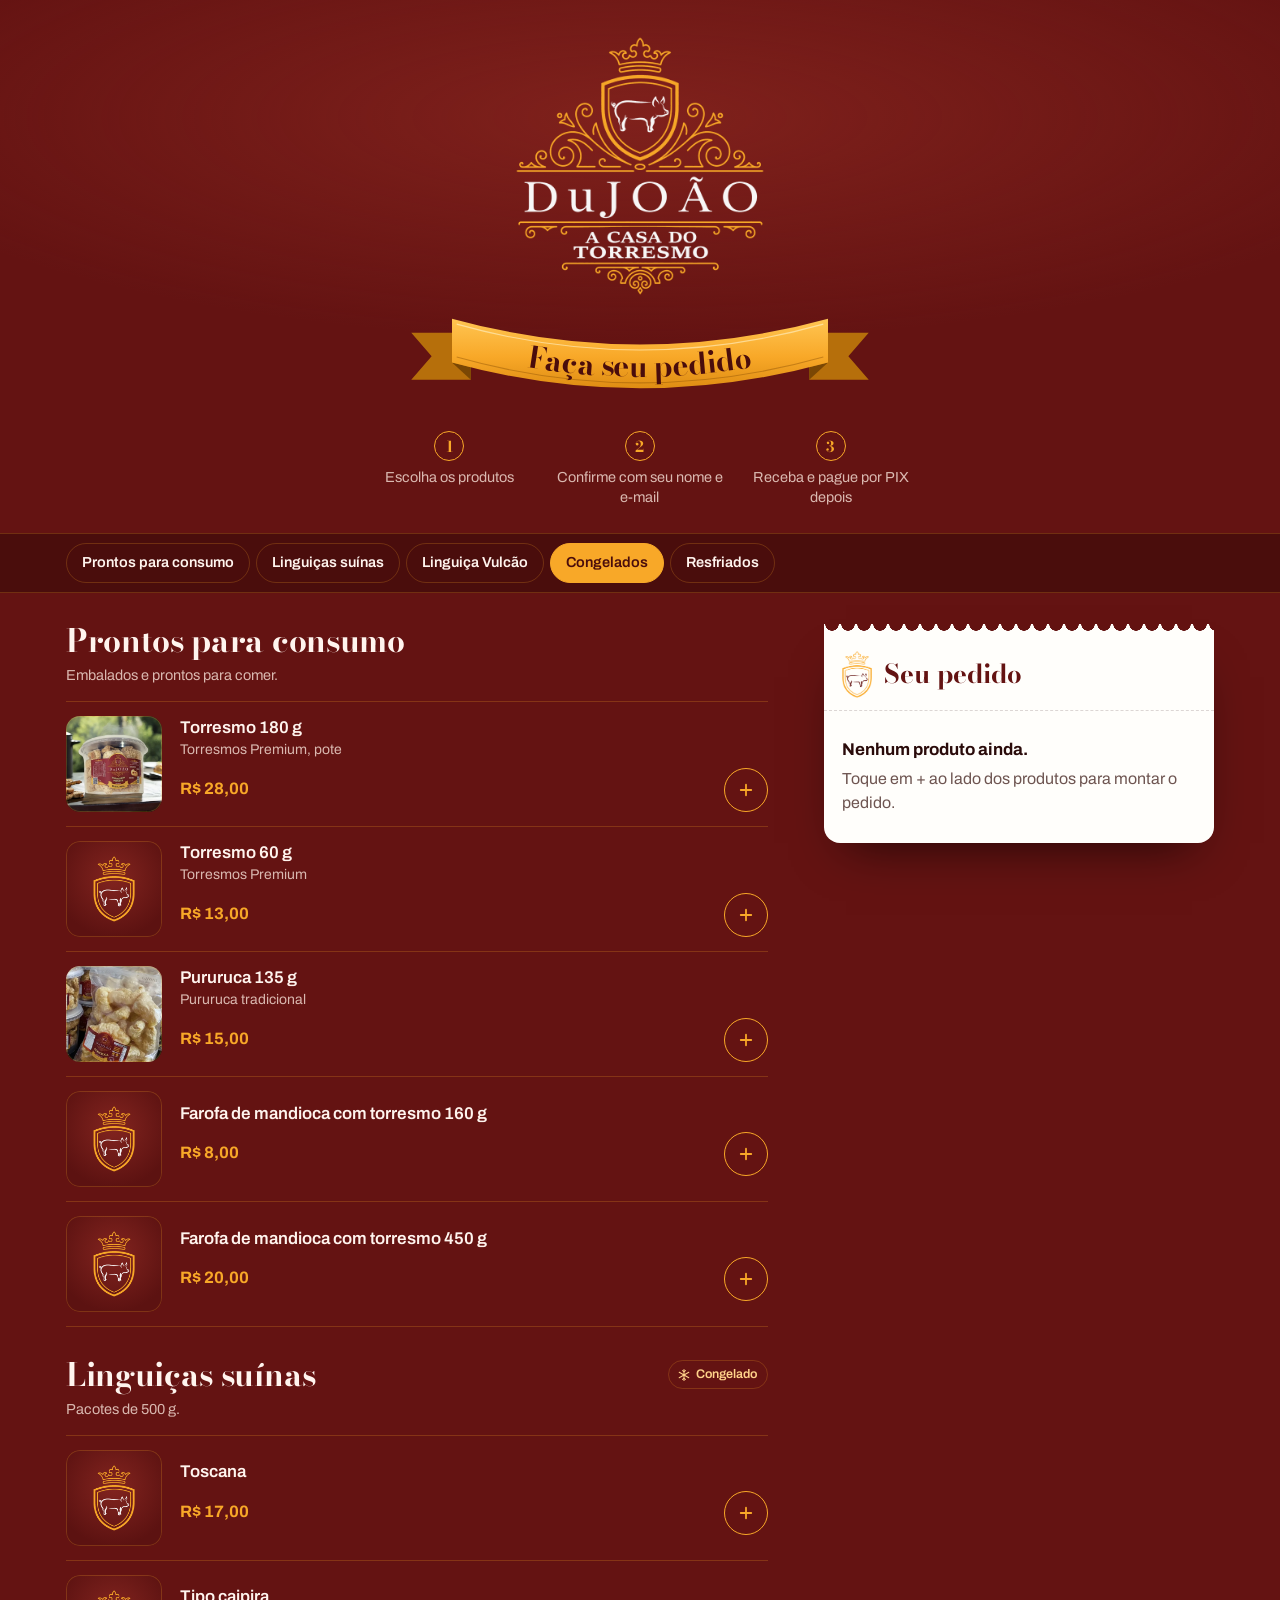
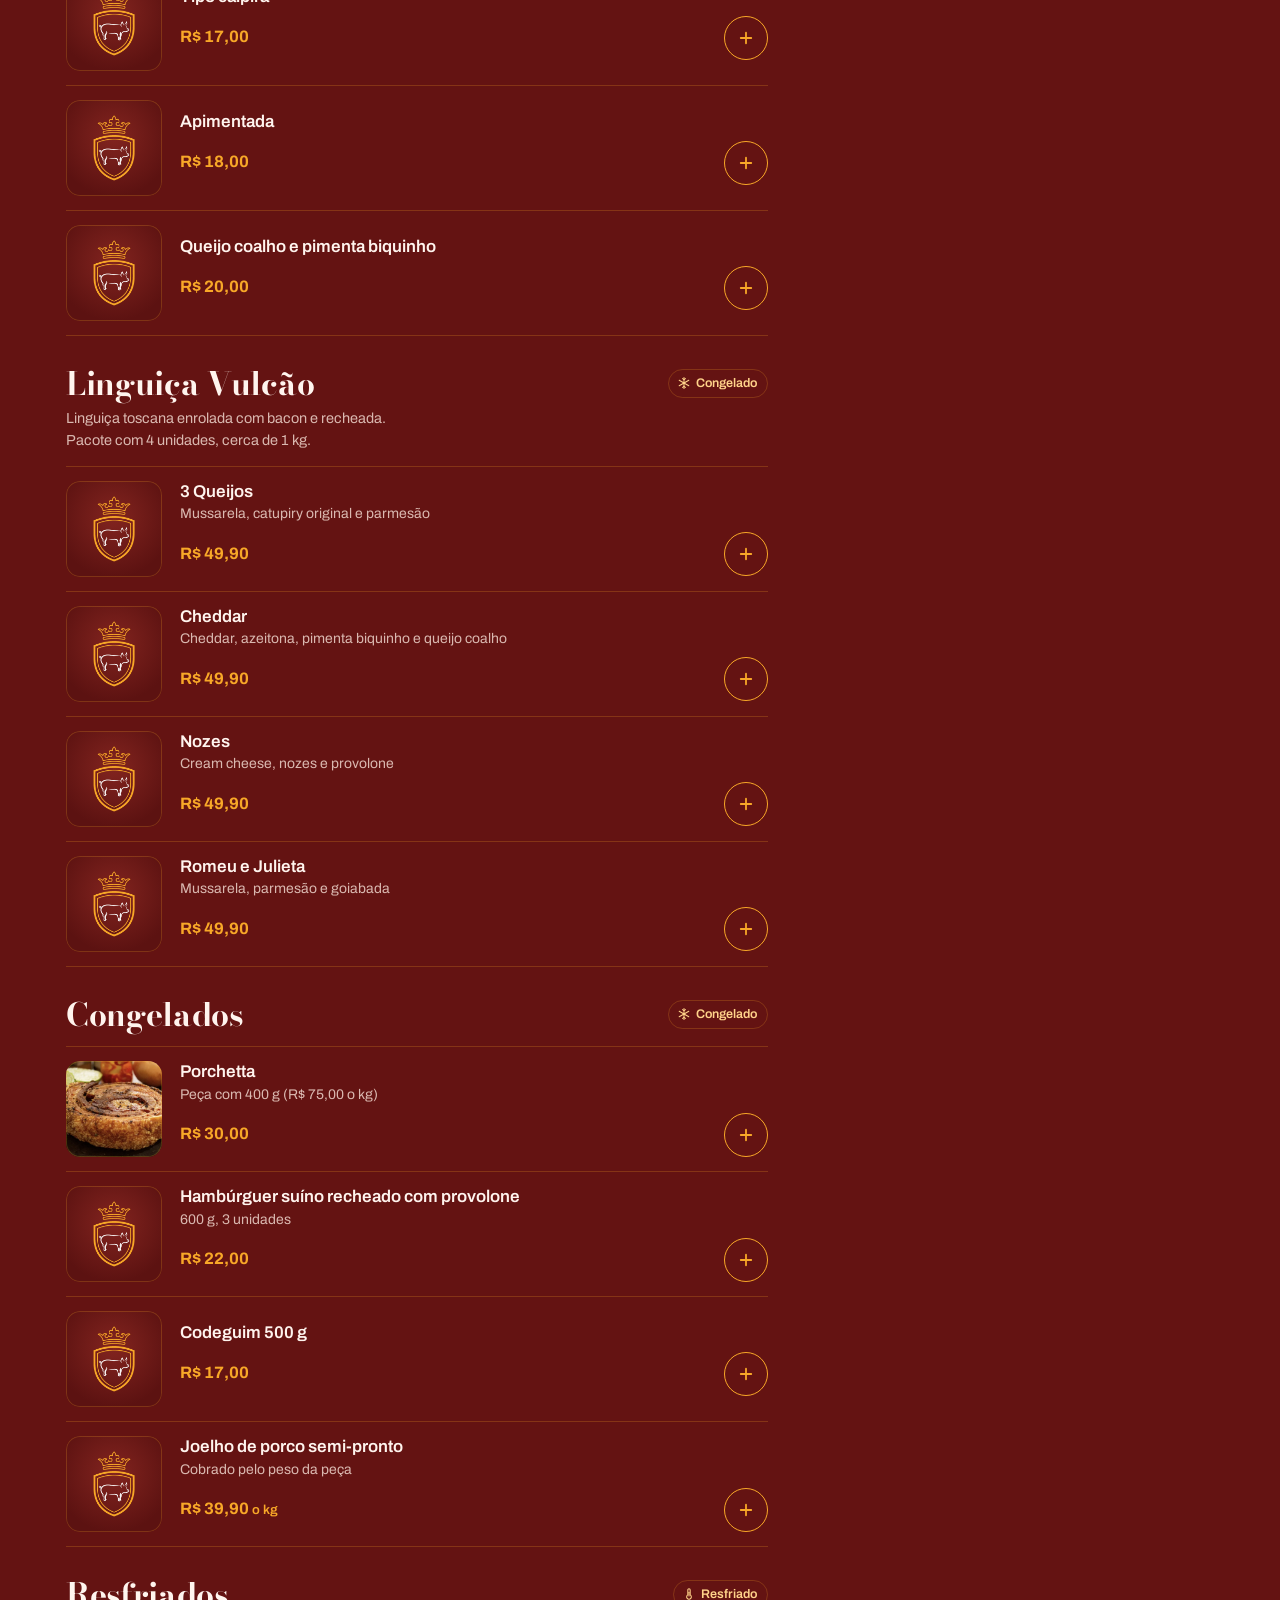
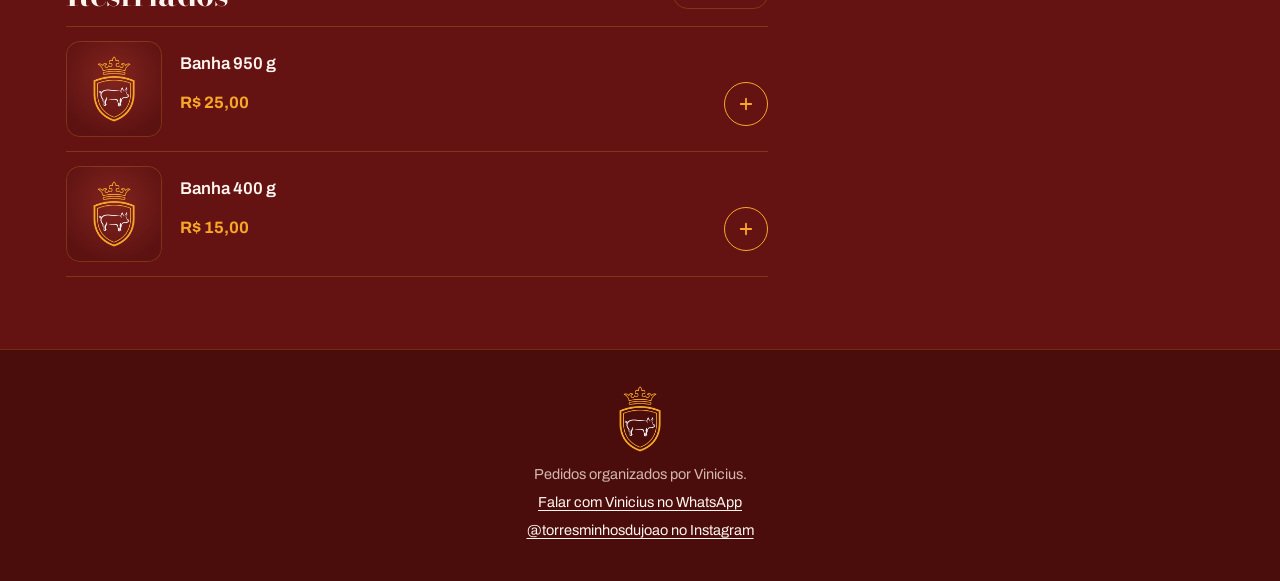
==== index.html @ be4edd57 "Site de pedidos, painel de tickets e script da planilha - Página de pedidos com catálogo, seletor de" ====
<!doctype html>
<html lang="pt-BR">
<head>
  <meta charset="utf-8">
  <meta name="viewport" content="width=device-width, initial-scale=1, viewport-fit=cover">
  <title>Pedidos DuJOÃO</title>
  <meta name="description" content="Monte seu pedido de torresmo, pururuca, linguiças e congelados DuJOÃO. Confirme e receba o resumo por e-mail.">
  <meta name="theme-color" content="#641312">
  <meta name="color-scheme" content="light">
  <meta property="og:type" content="website">
  <meta property="og:title" content="Pedidos DuJOÃO, A Casa do Torresmo">
  <meta property="og:description" content="Escolha os produtos, confirme e receba o resumo do pedido por e-mail.">
  <meta property="og:url" content="https://vbonatto11.github.io/pedidos-dujoao/">
  <meta property="og:image" content="https://vbonatto11.github.io/pedidos-dujoao/assets/img/og.jpg">
  <meta property="og:image:width" content="1200">
  <meta property="og:image:height" content="630">
  <meta name="twitter:card" content="summary_large_image">
  <link rel="icon" type="image/png" href="assets/img/favicon.png">
  <link rel="apple-touch-icon" href="assets/img/apple-touch-icon.png">
  <link rel="preload" href="assets/fonts/bodoni-moda.woff2" as="font" type="font/woff2" crossorigin>
  <link rel="preload" href="assets/fonts/archivo.woff2" as="font" type="font/woff2" crossorigin>
  <link rel="stylesheet" href="assets/estilo.css">
  <script src="config.js" defer></script>
  <script src="assets/catalogo.js" defer></script>
  <script src="assets/loja.js" defer></script>
</head>
<body class="loja">
  <svg width="0" height="0" style="position:absolute" aria-hidden="true" focusable="false">
    <symbol id="i-mais" viewBox="0 0 24 24"><path d="M12 5v14M5 12h14" fill="none" stroke="currentColor" stroke-width="2.4" stroke-linecap="round"/></symbol>
    <symbol id="i-menos" viewBox="0 0 24 24"><path d="M5 12h14" fill="none" stroke="currentColor" stroke-width="2.4" stroke-linecap="round"/></symbol>
    <symbol id="i-fechar" viewBox="0 0 24 24"><path d="M6 6l12 12M18 6 6 18" fill="none" stroke="currentColor" stroke-width="2.2" stroke-linecap="round"/></symbol>
    <symbol id="i-neve" viewBox="0 0 24 24"><g fill="none" stroke="currentColor" stroke-width="1.8" stroke-linecap="round" stroke-linejoin="round"><path d="M12 2.5v19M3.8 7.25l16.4 9.5M20.2 7.25 3.8 16.75"/><path d="M9.6 4.4 12 6.3l2.4-1.9M9.6 19.6 12 17.7l2.4 1.9"/></g></symbol>
    <symbol id="i-termometro" viewBox="0 0 24 24"><g fill="none" stroke="currentColor" stroke-width="1.8" stroke-linecap="round"><path d="M10 13.5V5a2 2 0 1 1 4 0v8.5a4 4 0 1 1-4 0Z"/><path d="M12 9v6.5"/></g></symbol>
    <symbol id="i-copiar" viewBox="0 0 24 24"><g fill="none" stroke="currentColor" stroke-width="1.9" stroke-linejoin="round"><rect x="8.5" y="8.5" width="11" height="11" rx="2.2"/><path d="M15.5 8.5V6.2A1.7 1.7 0 0 0 13.8 4.5H6.2A1.7 1.7 0 0 0 4.5 6.2v7.6a1.7 1.7 0 0 0 1.7 1.7h2.3"/></g></symbol>
    <symbol id="i-conversa" viewBox="0 0 24 24"><path d="M12 3.5a8.5 8.5 0 0 0-7.4 12.7L3.5 20.5l4.4-1.1A8.5 8.5 0 1 0 12 3.5Z" fill="none" stroke="currentColor" stroke-width="1.9" stroke-linejoin="round"/></symbol>
  </svg>

  <a class="pular" href="#cardapio">Pular para os produtos</a>

  <header class="topo">
    <img class="topo__logo" src="assets/img/logo.png" alt="DuJOÃO, A Casa do Torresmo" width="616" height="640">
    <h1 class="fita">
      <span class="sr-only">Faça seu pedido</span>
      <svg viewBox="0 0 600 160" aria-hidden="true" focusable="false">
        <defs>
          <linearGradient id="fita-ouro" x1="0" y1="0" x2="0" y2="1">
            <stop offset="0" stop-color="#ffc552"/>
            <stop offset=".55" stop-color="#f8a828"/>
            <stop offset="1" stop-color="#df8d13"/>
          </linearGradient>
          <path id="fita-curva" d="M60,75 Q300,141 540,75"/>
        </defs>
        <path d="M84,52 L8,52 L34,82 L8,112 L84,112 Z" fill="#b66f0b"/>
        <path d="M516,52 L592,52 L566,82 L592,112 L516,112 Z" fill="#b66f0b"/>
        <path d="M60,90 L84,112 L84,96 Z" fill="#7a4704"/>
        <path d="M540,90 L516,112 L516,96 Z" fill="#7a4704"/>
        <path d="M60,34 Q300,100 540,34 L540,90 Q300,156 60,90 Z" fill="url(#fita-ouro)"/>
        <path d="M66,41 Q300,107 534,41" fill="none" stroke="#fff3cc" stroke-opacity=".6" stroke-width="1.4"/>
        <path d="M66,83 Q300,149 534,83" fill="none" stroke="#8f5305" stroke-opacity=".45" stroke-width="1.4"/>
        <text font-size="38" fill="#4a0d0c"><textPath href="#fita-curva" startOffset="50%" text-anchor="middle">Faça seu pedido</textPath></text>
      </svg>
    </h1>
    <ol class="passos">
      <li>Escolha os produtos</li>
      <li>Confirme com seu nome e e-mail</li>
      <li>Receba e pague por PIX depois</li>
    </ol>
    <p class="topo__aviso" id="aviso" role="status" hidden></p>
  </header>

  <nav class="categorias" aria-label="Categorias de produtos">
    <div class="categorias__trilho" id="chips"></div>
  </nav>

  <div class="pagina">
    <main class="cardapio" id="cardapio" tabindex="-1">
      <noscript><p class="secao">Para fazer o pedido, ative o JavaScript do navegador.</p></noscript>
    </main>

    <aside class="comanda" id="comanda" aria-labelledby="comanda-titulo">
      <div class="comanda__papel papel serrilha">
        <div class="comanda__cabeca">
          <img class="comanda__emblema" src="assets/img/emblema-papel.png" alt="" width="30" height="47">
          <h2 class="comanda__titulo" id="comanda-titulo" tabindex="-1">Seu pedido</h2>
          <button class="comanda__fechar" id="fechar" type="button" aria-label="Fechar e continuar escolhendo">
            <svg aria-hidden="true"><use href="#i-fechar"/></svg>
          </button>
        </div>

        <div class="comanda__rolagem" id="comanda-rolagem">
          <section id="etapa-pedido" aria-label="Revisão do pedido">
            <div class="comanda__vazio" id="vazio">
              <strong>Nenhum produto ainda.</strong>
              Toque em + ao lado dos produtos para montar o pedido.
            </div>

            <ul class="linhas" id="linhas"></ul>

            <div class="total" id="total" hidden>
              <span>Total</span>
              <div>
                <strong id="total-valor">R$ 0,00</strong>
                <p class="total__extra" id="total-extra" hidden>+ joelho de porco, pelo peso</p>
              </div>
            </div>

            <form class="form" id="form" novalidate hidden>
              <h3 class="form__titulo">Seus dados</h3>

              <div class="campo" id="campo-nome">
                <label for="nome">Seu nome</label>
                <input id="nome" name="nome" type="text" autocomplete="name" maxlength="80" required aria-describedby="erro-nome">
                <p class="campo__erro" id="erro-nome"></p>
              </div>

              <div class="campo" id="campo-email">
                <label for="email">Seu e-mail</label>
                <input id="email" name="email" type="email" inputmode="email" autocomplete="email" autocapitalize="off" spellcheck="false" maxlength="120" required aria-describedby="ajuda-email erro-email">
                <p class="campo__ajuda" id="ajuda-email">A confirmação do pedido chega neste e-mail.</p>
                <p class="campo__erro" id="erro-email"></p>
              </div>

              <div class="campo">
                <label for="whatsapp">WhatsApp <span class="opcional">(opcional)</span></label>
                <input id="whatsapp" name="whatsapp" type="tel" inputmode="tel" autocomplete="tel" maxlength="20" placeholder="(19) 99999-9999">
              </div>

              <div class="campo">
                <label for="obs">Observações <span class="opcional">(opcional)</span></label>
                <textarea id="obs" name="obs" rows="2" maxlength="500"></textarea>
              </div>

              <div class="isca" aria-hidden="true">
                <label for="site">Deixe em branco</label>
                <input id="site" name="site" type="text" tabindex="-1" autocomplete="off">
              </div>

              <div class="alerta" id="alerta" role="alert" hidden></div>

              <button class="btn btn--primario btn--largo" id="confirmar" type="submit" style="margin-top:18px">Confirmar pedido</button>
              <p class="comanda__pagamento" id="nota-pagamento">Pagamento por PIX depois que você receber os produtos.</p>
            </form>
          </section>

          <section class="sucesso" id="etapa-sucesso" aria-label="Pedido confirmado" hidden></section>
        </div>
      </div>
    </aside>
  </div>

  <footer class="rodape">
    <img src="assets/img/emblema.png" alt="" width="42" height="66" loading="lazy">
    <p id="rodape-responsavel">Pedidos organizados por Vinicius.</p>
    <p><a id="rodape-whatsapp" href="https://wa.me/5535998983305">Falar no WhatsApp</a></p>
    <p><a href="https://www.instagram.com/torresminhosdujoao/" rel="noopener">@torresminhosdujoao no Instagram</a></p>
  </footer>

  <div class="barra" id="barra">
    <button class="barra__botao" id="abrir" type="button" aria-controls="comanda" aria-expanded="false" tabindex="-1">
      <span>
        <span class="barra__qtd" id="barra-qtd">0 itens</span>
        <span class="barra__total" id="barra-total">R$ 0,00</span>
      </span>
      <span class="barra__acao">Revisar pedido</span>
    </button>
  </div>
  <div class="fundo" id="fundo" hidden></div>
  <div class="toast" id="toast" role="status" aria-live="polite"></div>
</body>
</html>
---- assets/estilo.css ----
/* ==========================================================================
   Pedidos DuJOÃO — estilos compartilhados (loja e painel)
   Cores tiradas do logo: vinho #641312, ouro #F8A828, branco.
   ========================================================================== */

@font-face {
  font-family: "Bodoni Moda";
  src: url("fonts/bodoni-moda.woff2") format("woff2");
  font-weight: 400 900;
  font-style: normal;
  font-display: swap;
}
@font-face {
  font-family: "Archivo";
  src: url("fonts/archivo.woff2") format("woff2");
  font-weight: 100 900;
  font-style: normal;
  font-display: swap;
}

:root {
  --vinho: #641312;
  --vinho-escuro: #4a0d0c;
  --vinho-claro: #7b201c;
  --vinho-linha: rgba(248, 168, 40, 0.22);
  --ouro: #f8a828;
  --ouro-escuro: #c47a10;
  --ouro-suave: #ffd38a;
  --texto: #fff4ee;
  --texto-2: rgba(255, 236, 226, 0.76);

  --papel: #fffefb;
  --papel-2: #f7f0eb;
  --tinta: #2a0b0a;
  --tinta-2: #6e5551;
  --tinta-linha: rgba(42, 11, 10, 0.16);
  --borda-campo: #d6c4be;

  --verde: #2b6a3c;
  --verde-suave: #e2f0e5;
  --ambar: #8a5200;
  --ambar-suave: #fff0d2;
  --erro: #b3261e;
  --erro-suave: #fdecea;

  --serif: "Bodoni Moda", "Bodoni 72", Didot, Georgia, serif;
  --sans: "Archivo", system-ui, -apple-system, "Segoe UI", Roboto, sans-serif;

  --altura-nav: 58px;
  color-scheme: light;
}

*, *::before, *::after { box-sizing: border-box; }
html { -webkit-text-size-adjust: 100%; scroll-behavior: smooth; }
body {
  margin: 0;
  background: var(--vinho);
  color: var(--texto);
  font: 400 16px/1.5 var(--sans);
  -webkit-font-smoothing: antialiased;
  -moz-osx-font-smoothing: grayscale;
}
img { max-width: 100%; display: block; }
button, input, textarea, select { font: inherit; color: inherit; }
button { cursor: pointer; -webkit-tap-highlight-color: transparent; }
a { color: inherit; }
h1, h2, h3, p { margin: 0; }
[hidden] { display: none !important; }

:focus-visible { outline: 3px solid var(--ouro); outline-offset: 2px; }
.papel :focus-visible { outline-color: var(--vinho); }

.sr-only {
  position: absolute !important; width: 1px; height: 1px; padding: 0; margin: -1px;
  overflow: hidden; clip: rect(0 0 0 0); white-space: nowrap; border: 0;
}
.pular {
  position: absolute; left: 12px; top: -60px; z-index: 100;
  background: var(--ouro); color: var(--vinho-escuro); font-weight: 700;
  padding: 10px 14px; border-radius: 10px; text-decoration: none;
}
.pular:focus { top: 12px; }

/* ---------- Topo (hero) ---------- */
.topo {
  text-align: center;
  padding: 28px 16px 26px;
  background:
    radial-gradient(90% 60% at 50% 22%, rgba(150, 44, 36, 0.55) 0%, rgba(100, 19, 18, 0) 70%),
    linear-gradient(var(--vinho), var(--vinho));
}
.topo__logo { width: min(54vw, 240px); height: auto; margin: 0 auto; }
.fita { width: min(100%, 470px); margin: -4px auto 0; }
.fita svg { display: block; width: 100%; height: auto; overflow: visible; }
.fita text { font-family: var(--serif); font-weight: 700; }

.passos {
  list-style: none;
  display: grid;
  grid-template-columns: repeat(3, minmax(0, 1fr));
  gap: 12px;
  max-width: 560px;
  margin: 14px auto 0;
  padding: 0;
  counter-reset: passo;
}
.passos li {
  counter-increment: passo;
  font-size: 13.5px;
  line-height: 1.35;
  color: var(--texto-2);
}
.passos li::before {
  content: counter(passo);
  display: grid; place-items: center;
  width: 30px; height: 30px; margin: 0 auto 7px;
  border-radius: 50%;
  border: 1.5px solid var(--ouro);
  color: var(--ouro);
  font: 700 15px/1 var(--serif);
}
.topo__aviso {
  max-width: 560px; margin: 18px auto 0;
  padding: 12px 14px;
  border: 1px solid var(--ouro);
  border-radius: 12px;
  color: var(--texto);
  font-size: 15px;
  background: rgba(0, 0, 0, 0.14);
}
.topo__aviso--fechado { background: var(--ouro); color: var(--vinho-escuro); font-weight: 600; border-color: var(--ouro); }

/* ---------- Navegação por categorias ---------- */
.categorias {
  position: sticky; top: 0; z-index: 20;
  background: var(--vinho-escuro);
  border-top: 1px solid var(--vinho-linha);
  border-bottom: 1px solid var(--vinho-linha);
}
.categorias__trilho {
  display: flex; gap: 6px;
  max-width: 1180px; margin: 0 auto;
  overflow-x: auto;
  padding: 9px 16px;
  scrollbar-width: none;
  scroll-padding-inline: 16px;
}
.categorias__trilho::-webkit-scrollbar { display: none; }
.chip {
  flex: none;
  display: inline-flex; align-items: center;
  min-height: 40px;
  padding: 0 15px;
  border: 1px solid var(--vinho-linha);
  border-radius: 999px;
  background: transparent;
  color: var(--texto);
  font-size: 14.5px; font-weight: 600;
  text-decoration: none;
  white-space: nowrap;
  transition: background-color .15s, color .15s, border-color .15s;
}
.chip:hover { border-color: var(--ouro); }
.chip[aria-current="true"] { background: var(--ouro); color: var(--vinho-escuro); border-color: var(--ouro); }

/* ---------- Layout ---------- */
.pagina { max-width: 1180px; margin: 0 auto; padding: 0 16px 128px; }
.cardapio:focus { outline: none; }

/* ---------- Seções e produtos ---------- */
.secao { padding-top: 30px; scroll-margin-top: calc(var(--altura-nav) + 4px); }
.secao__cabeca { display: flex; align-items: flex-start; justify-content: space-between; gap: 12px; }
.secao__titulo { font: 700 28px/1.1 var(--serif); letter-spacing: -0.01em; }
.secao__nota { margin-top: 7px; color: var(--texto-2); font-size: 14.5px; max-width: 46ch; }
.selo {
  flex: none;
  display: inline-flex; align-items: center; gap: 5px;
  margin-top: 3px;
  padding: 4px 10px 4px 8px;
  border: 1px solid var(--vinho-linha);
  border-radius: 999px;
  color: var(--ouro-suave);
  font-size: 12.5px; font-weight: 600;
}
.selo svg { width: 14px; height: 14px; }

.itens { list-style: none; margin: 14px 0 0; padding: 0; }
.item {
  display: grid;
  grid-template-columns: 80px minmax(0, 1fr);
  gap: 14px;
  align-items: center;
  padding: 14px 0;
  border-top: 1px solid var(--vinho-linha);
}
.item:last-child { border-bottom: 1px solid var(--vinho-linha); }
.item__foto {
  position: relative;
  width: 80px; height: 80px;
  border-radius: 14px;
  overflow: hidden;
  background: var(--vinho-claro);
}
.item__foto img { width: 100%; height: 100%; object-fit: cover; }
.item__foto::after {
  content: ""; position: absolute; inset: 0; border-radius: inherit;
  box-shadow: inset 0 0 0 1px var(--vinho-linha);
  transition: box-shadow .2s;
}
.item__foto--emblema {
  display: grid; place-items: center;
  background: radial-gradient(circle at 50% 38%, #82241f 0%, #5c1211 78%);
}
.item__foto--emblema img { width: 44%; height: auto; object-fit: contain; }
.item--no-pedido .item__foto::after { box-shadow: inset 0 0 0 2.5px var(--ouro); }

.item__nome { font-size: 17px; font-weight: 600; line-height: 1.25; }
.item__detalhe { margin-top: 3px; font-size: 14px; line-height: 1.35; color: var(--texto-2); }
.item__base { display: flex; align-items: center; justify-content: space-between; gap: 10px; margin-top: 8px; }
.item__preco { font-weight: 700; font-size: 16.5px; color: var(--ouro); font-variant-numeric: tabular-nums; white-space: nowrap; }
.item__preco small { font-size: 13px; font-weight: 600; }
.item--indisponivel .item__nome, .item--indisponivel .item__detalhe { opacity: .6; }
.item__esgotado { font-size: 13.5px; font-weight: 600; color: var(--ouro-suave); }

/* Seletor de quantidade */
.qtd {
  display: inline-flex; align-items: center;
  border-radius: 999px;
  transition: background-color .15s;
}
.qtd__btn {
  display: grid; place-items: center;
  width: 44px; height: 44px;
  border-radius: 50%;
  border: 1.5px solid var(--ouro);
  background: transparent;
  color: var(--ouro);
  padding: 0;
}
.qtd__btn svg { width: 18px; height: 18px; }
.qtd__btn:hover { background: rgba(248, 168, 40, 0.14); }
.qtd__btn[disabled] { opacity: .4; cursor: not-allowed; }
.qtd__valor {
  min-width: 30px;
  text-align: center;
  font-weight: 800; font-size: 17px;
  font-variant-numeric: tabular-nums;
}
.qtd[data-qtd="0"] .qtd__menos, .qtd[data-qtd="0"] .qtd__valor { display: none; }
.qtd:not([data-qtd="0"]) { background: var(--ouro); color: var(--vinho-escuro); }
.qtd:not([data-qtd="0"]) .qtd__btn { border-color: transparent; color: var(--vinho-escuro); }
.qtd:not([data-qtd="0"]) .qtd__btn:hover { background: rgba(74, 13, 12, 0.1); }

/* versão menor, dentro da comanda */
.qtd--mini .qtd__btn { width: 36px; height: 36px; }
.qtd--mini .qtd__btn svg { width: 15px; height: 15px; }
.qtd--mini .qtd__valor { min-width: 24px; font-size: 15px; }
.papel .qtd { background: var(--papel-2); color: var(--tinta); }
.papel .qtd .qtd__btn { border-color: transparent; color: var(--vinho); }
.papel .qtd .qtd__btn:hover { background: rgba(100, 19, 18, 0.08); }

/* ---------- Rodapé ---------- */
.rodape {
  text-align: center;
  padding: 36px 16px calc(132px + env(safe-area-inset-bottom));
  color: var(--texto-2);
  font-size: 14.5px;
  border-top: 1px solid var(--vinho-linha);
  background: var(--vinho-escuro);
}
.rodape img { width: 42px; height: auto; margin: 0 auto 12px; }
.rodape p + p { margin-top: 6px; }
.rodape a { color: var(--texto); text-underline-offset: 3px; }

/* ---------- Barra fixa (celular) ---------- */
.barra {
  position: fixed; left: 0; right: 0; bottom: 0; z-index: 30;
  padding: 10px 12px calc(10px + env(safe-area-inset-bottom));
  pointer-events: none;
  transform: translateY(120%);
  transition: transform .28s cubic-bezier(.2, .8, .2, 1);
}
.barra--visivel { transform: none; }
.barra__botao {
  pointer-events: auto;
  display: flex; align-items: center; justify-content: space-between; gap: 12px;
  width: 100%; max-width: 560px; margin: 0 auto;
  padding: 9px 9px 9px 18px;
  border: 0; border-radius: 18px;
  background: var(--ouro);
  color: var(--vinho-escuro);
  box-shadow: 0 14px 34px -10px rgba(0, 0, 0, 0.7);
  text-align: left;
}
.barra__qtd { display: block; font-size: 13.5px; font-weight: 600; line-height: 1.2; }
.barra__total { display: block; font-size: 21px; font-weight: 800; line-height: 1.15; font-variant-numeric: tabular-nums; }
.barra__acao {
  flex: none;
  padding: 13px 18px;
  border-radius: 13px;
  background: var(--vinho);
  color: var(--texto);
  font-weight: 700; font-size: 15.5px;
}

/* ---------- Papel (comanda, tickets) ---------- */
.papel { background: var(--papel); color: var(--tinta); }
.serrilha { position: relative; }
.serrilha::before {
  content: "";
  position: absolute; left: 0; right: 0; top: -9px; height: 10px;
  background: radial-gradient(circle at 8px 0, transparent 6.5px, var(--papel) 7px) 0 0 / 16px 10px repeat-x;
}

/* ---------- Comanda (revisão do pedido) ---------- */
.comanda__papel { display: flex; flex-direction: column; min-height: 0; max-height: inherit; }
.comanda__cabeca {
  display: flex; align-items: center; gap: 12px;
  padding: 18px 18px 12px;
  border-bottom: 1.5px dashed var(--tinta-linha);
}
.comanda__emblema { width: 30px; height: auto; flex: none; }
.comanda__titulo { font: 700 26px/1.1 var(--serif); color: var(--vinho); flex: 1; }
.comanda__fechar {
  display: grid; place-items: center;
  width: 44px; height: 44px; margin: -6px -8px -6px 0;
  border: 0; border-radius: 50%;
  background: transparent; color: var(--tinta);
}
.comanda__fechar:hover { background: var(--papel-2); }
.comanda__fechar svg { width: 22px; height: 22px; }
.comanda__rolagem { overflow-y: auto; overscroll-behavior: contain; padding: 4px 18px 20px; flex: 1; min-height: 0; }

.comanda__vazio { padding: 22px 0 8px; color: var(--tinta-2); }
.comanda__vazio strong { display: block; color: var(--tinta); font-size: 17px; margin-bottom: 4px; }

.linhas { list-style: none; margin: 0; padding: 0; }
.linha {
  display: grid;
  grid-template-columns: auto minmax(0, 1fr) auto;
  grid-template-areas: "nome nome nome" "qtd unit sub";
  align-items: center;
  gap: 6px 10px;
  padding: 12px 0;
  border-bottom: 1.5px dashed var(--tinta-linha);
}
.linha__nome { grid-area: nome; font-weight: 600; font-size: 15.5px; line-height: 1.3; }
.linha__unit { grid-area: unit; font-size: 13.5px; color: var(--tinta-2); font-variant-numeric: tabular-nums; }
.linha__sub { grid-area: sub; font-weight: 700; font-variant-numeric: tabular-nums; text-align: right; white-space: nowrap; }
.linha__sub--peso { font-weight: 600; font-size: 13.5px; color: var(--tinta-2); }
.linha .qtd { grid-area: qtd; }
.linha--fixa { grid-template-columns: minmax(0, 1fr) auto; grid-template-areas: "nome sub" "unit unit"; gap: 2px 12px; }
.linha--fixa .linha__sub { align-self: start; }

.total {
  display: flex; align-items: baseline; justify-content: space-between; gap: 12px;
  padding: 14px 0 4px;
}
.total span { font-weight: 600; }
.total strong { font: 800 26px/1 var(--sans); letter-spacing: -0.01em; color: var(--vinho); font-variant-numeric: tabular-nums; }
.total__extra { font-size: 13.5px; color: var(--tinta-2); text-align: right; }

.form { margin-top: 18px; padding-top: 16px; border-top: 1.5px dashed var(--tinta-linha); }
.form__titulo { font: 700 20px/1.2 var(--serif); color: var(--vinho); }
.campo { display: grid; gap: 6px; margin-top: 14px; }
.campo label { font-size: 14.5px; font-weight: 600; }
.campo .opcional { font-weight: 400; color: var(--tinta-2); }
.campo input, .campo textarea {
  width: 100%;
  padding: 12px 13px;
  border: 1.5px solid var(--borda-campo);
  border-radius: 11px;
  background: #fff;
  color: var(--tinta);
  font-size: 16px;
}
.campo textarea { resize: vertical; min-height: 64px; }
.campo input:focus, .campo textarea:focus {
  outline: none;
  border-color: var(--vinho);
  box-shadow: 0 0 0 3px rgba(100, 19, 18, 0.16);
}
.campo__ajuda { font-size: 13.5px; color: var(--tinta-2); }
.campo__erro { font-size: 13.5px; font-weight: 600; color: var(--erro); }
.campo__erro:empty { display: none; }
.campo--erro input, .campo--erro textarea { border-color: var(--erro); }
.isca { position: absolute; left: -9999px; width: 1px; height: 1px; overflow: hidden; }

.alerta {
  margin-top: 16px;
  padding: 12px 14px;
  border-radius: 11px;
  background: var(--erro-suave);
  color: #7c1a14;
  font-size: 14.5px; font-weight: 600;
}
.comanda__pagamento { margin-top: 12px; font-size: 13.5px; color: var(--tinta-2); text-align: center; }

/* ---------- Botões ---------- */
.btn {
  display: inline-flex; align-items: center; justify-content: center; gap: 9px;
  min-height: 52px;
  padding: 12px 20px;
  border: 0; border-radius: 13px;
  font-weight: 700; font-size: 16px; line-height: 1.2;
  text-decoration: none;
  transition: background-color .15s, opacity .15s;
}
.btn svg { width: 20px; height: 20px; flex: none; }
.btn--largo { width: 100%; }
.btn--primario { background: var(--vinho); color: #fff; }
.btn--primario:hover { background: #7a1a18; }
.btn--ouro { background: var(--ouro); color: var(--vinho-escuro); }
.btn--ouro:hover { background: #ffb43d; }
.btn--contorno { background: transparent; color: var(--vinho); box-shadow: inset 0 0 0 1.5px currentColor; }
.btn--contorno:hover { background: rgba(100, 19, 18, 0.06); }
.btn--texto { min-height: 44px; padding: 8px 10px; background: none; color: inherit; text-decoration: underline; text-underline-offset: 3px; font-weight: 600; }
.btn[disabled] { opacity: .55; cursor: not-allowed; }
.girando {
  width: 18px; height: 18px; flex: none;
  border-radius: 50%;
  border: 2.5px solid rgba(255, 255, 255, 0.35);
  border-top-color: #fff;
  animation: girar .8s linear infinite;
}
@keyframes girar { to { transform: rotate(360deg); } }

/* ---------- Confirmação ---------- */
.sucesso { padding-top: 8px; text-align: center; }
.sucesso .fita { width: min(100%, 360px); margin: 6px auto 0; }
.sucesso__numero { margin-top: 6px; font: 800 40px/1 var(--sans); letter-spacing: 0.02em; color: var(--vinho); font-variant-numeric: tabular-nums; }
.sucesso__numero small { display: block; margin-bottom: 4px; font: 600 14px/1.2 var(--sans); color: var(--tinta-2); }
.sucesso__msg { margin: 14px auto 0; max-width: 34ch; color: var(--tinta-2); }
.sucesso__msg strong { color: var(--tinta); word-break: break-word; }
.sucesso .linhas { margin-top: 16px; text-align: left; border-top: 1.5px dashed var(--tinta-linha); }
.sucesso .total { text-align: left; }
.pix {
  margin-top: 18px;
  padding: 14px;
  border: 1.5px dashed var(--ouro-escuro);
  border-radius: 13px;
  background: #fff8ea;
  text-align: left;
}
.pix__titulo { font-weight: 700; color: var(--vinho); }
.pix__chave { margin-top: 4px; font-size: 19px; font-weight: 800; font-variant-numeric: tabular-nums; }
.pix__nome, .pix__quando { font-size: 14px; color: var(--tinta-2); }
.pix .btn { margin-top: 10px; min-height: 44px; width: 100%; }
.sucesso__acoes { display: grid; gap: 10px; margin-top: 18px; }

.carimbo-entrada { animation: carimbar .42s cubic-bezier(.2, 1.4, .4, 1) both; }
@keyframes carimbar {
  from { opacity: 0; transform: scale(1.35) rotate(-4deg); }
  to { opacity: 1; transform: none; }
}

/* ---------- Aviso flutuante ---------- */
.toast {
  position: fixed; left: 50%; z-index: 90;
  bottom: calc(96px + env(safe-area-inset-bottom));
  max-width: min(92vw, 420px);
  padding: 12px 16px;
  border-radius: 12px;
  background: #1d0706;
  color: #fff;
  font-size: 14.5px; font-weight: 600;
  box-shadow: 0 12px 30px -10px rgba(0, 0, 0, 0.6);
  opacity: 0;
  transform: translate(-50%, 12px);
  pointer-events: none;
  transition: opacity .2s, transform .2s;
}
.toast--visivel { opacity: 1; transform: translate(-50%, 0); }

/* ---------- Comanda no celular: folha que sobe ---------- */
@media (max-width: 999px) {
  .comanda {
    position: fixed; left: 0; right: 0; bottom: 0; z-index: 50;
    max-height: 92vh; max-height: 92dvh;
    display: flex; flex-direction: column;
    transform: translateY(105%);
    visibility: hidden;
    transition: transform .34s cubic-bezier(.2, .8, .2, 1), visibility 0s linear .34s;
  }
  .comanda--aberta { transform: none; visibility: visible; transition: transform .34s cubic-bezier(.2, .8, .2, 1), visibility 0s; }
  .comanda__papel { border-radius: 0; box-shadow: 0 -10px 40px rgba(0, 0, 0, 0.45); padding-bottom: env(safe-area-inset-bottom); }
  .comanda__papel > .comanda__rolagem { max-width: 620px; width: 100%; margin: 0 auto; }
  .comanda__cabeca { width: 100%; max-width: 620px; margin: 0 auto; }
  .fundo {
    position: fixed; inset: 0; z-index: 45;
    background: rgba(26, 5, 4, 0.62);
    opacity: 0;
    transition: opacity .3s;
  }
  .fundo--visivel { opacity: 1; }
}

/* ---------- Telas largas: comanda fixa ao lado ---------- */
@media (min-width: 1000px) {
  .topo { padding-top: 36px; }
  .topo__logo { width: 250px; }
  .pagina {
    display: grid;
    grid-template-columns: minmax(0, 1fr) 390px;
    gap: 56px;
    align-items: start;
    padding-bottom: 72px;
  }
  .secao__titulo { font-size: 32px; }
  .passos li { font-size: 14.5px; }
  .cardapio { max-width: 720px; }
  .item { grid-template-columns: 96px minmax(0, 1fr); gap: 18px; }
  .item__foto { width: 96px; height: 96px; }
  .comanda {
    position: sticky;
    top: calc(var(--altura-nav) + 24px);
    margin-top: 40px;
    max-height: calc(100vh - var(--altura-nav) - 48px);
    display: flex; flex-direction: column;
  }
  .comanda__papel { border-radius: 0 0 16px 16px; box-shadow: 0 22px 48px -22px rgba(0, 0, 0, 0.7); }
  .comanda__fechar { display: none; }
  .barra, .fundo { display: none !important; }
  .rodape { padding-bottom: 40px; }
  .toast { bottom: 28px; }
}

@media (max-width: 360px) {
  .item { grid-template-columns: 64px minmax(0, 1fr); gap: 12px; }
  .item__foto { width: 64px; height: 64px; border-radius: 12px; }
  .passos li { font-size: 12.5px; }
  .barra__acao { padding: 12px 13px; }
}

@media (prefers-reduced-motion: reduce) {
  html { scroll-behavior: auto; }
  *, *::before, *::after { animation-duration: .001ms !important; transition-duration: .001ms !important; }
}

/* ==========================================================================
   Painel de pedidos
   ========================================================================== */

.entrada { min-height: 100vh; min-height: 100dvh; display: grid; place-items: center; padding: 40px 16px; }
.entrada__cartao { width: min(100%, 400px); padding: 28px 22px 22px; border-radius: 0 0 16px 16px; box-shadow: 0 22px 48px -22px rgba(0, 0, 0, .7); }
.entrada__emblema { width: 44px; height: auto; margin-bottom: 10px; }
.entrada__titulo { font: 700 28px/1.1 var(--serif); color: var(--vinho); }
.entrada__texto { margin-top: 6px; color: var(--tinta-2); }
.lembrar { display: flex; align-items: center; gap: 10px; margin-top: 14px; font-size: 15px; min-height: 44px; }
.lembrar input { width: 20px; height: 20px; accent-color: var(--vinho); }
.entrada__link { margin-top: 14px; text-align: center; font-size: 14.5px; }
.entrada__link a { color: var(--vinho); text-underline-offset: 3px; }

.painel-topo { position: sticky; top: 0; z-index: 20; background: var(--vinho-escuro); border-bottom: 1px solid var(--vinho-linha); }
.painel-topo__linha { display: flex; align-items: center; gap: 10px; max-width: 1180px; margin: 0 auto; padding: 10px 16px 0; }
.painel-topo__linha:last-child { padding-bottom: 10px; }
.painel-info { display: flex; flex-wrap: wrap; align-items: center; gap: 8px 14px; margin-bottom: 16px; font-size: 14px; color: var(--texto-2); }
.painel-topo__emblema { width: 22px; height: auto; }
.painel-topo__titulo { flex: 1; font: 700 22px/1.1 var(--serif); }
.icone-btn {
  display: grid; place-items: center; flex: none;
  width: 44px; height: 44px;
  border: 1px solid var(--vinho-linha); border-radius: 12px;
  background: transparent; color: var(--texto);
}
.icone-btn:hover { border-color: var(--ouro); }
.icone-btn svg { width: 21px; height: 21px; }
.icone-btn--girando svg { animation: girar 1s linear infinite; }

.rodada-sel { display: inline-flex; align-items: center; gap: 8px; }
.rodada-sel select {
  min-height: 40px; padding: 0 30px 0 12px;
  border: 1px solid var(--vinho-linha); border-radius: 10px;
  background: var(--vinho) url("data:image/svg+xml,%3Csvg xmlns='http://www.w3.org/2000/svg' viewBox='0 0 24 24'%3E%3Cpath d='m7 10 5 5 5-5' fill='none' stroke='%23f8a828' stroke-width='2.2' stroke-linecap='round' stroke-linejoin='round'/%3E%3C/svg%3E") no-repeat right 8px center / 16px;
  color: var(--texto); font-weight: 700;
  -webkit-appearance: none; appearance: none;
}
.status-loja { display: inline-flex; align-items: center; gap: 7px; font-weight: 600; color: var(--texto); }
.status-loja::before { content: ""; width: 9px; height: 9px; border-radius: 50%; background: #6bd18a; box-shadow: 0 0 0 3px rgba(107, 209, 138, .2); }
.status-loja--fechado::before { background: var(--ouro); box-shadow: 0 0 0 3px rgba(248, 168, 40, .22); }
.atualizado { margin-left: auto; font-size: 13px; }

.abas { display: flex; flex: 1; gap: 4px; max-width: 420px; padding: 4px; border-radius: 14px; background: rgba(0, 0, 0, .22); }
.aba {
  flex: 1; min-height: 42px;
  border: 0; border-radius: 10px;
  background: transparent; color: var(--texto);
  font-weight: 700; font-size: 15px;
}
.aba[aria-selected="true"] { background: var(--ouro); color: var(--vinho-escuro); }
.aba__n { display: inline-block; min-width: 22px; margin-left: 4px; padding: 1px 7px; border-radius: 999px; background: rgba(0, 0, 0, .14); font-size: 13px; }

.painel-corpo { max-width: 1180px; margin: 0 auto; padding: 18px 16px 64px; }

.filtros { display: grid; gap: 10px; }
.filtros__chips { display: flex; gap: 6px; overflow-x: auto; scrollbar-width: none; margin: 0 -16px; padding: 0 16px; }
.filtros__chips::-webkit-scrollbar { display: none; }
.chip--filtro { cursor: pointer; }
.chip--filtro[aria-pressed="true"] { background: var(--ouro); color: var(--vinho-escuro); border-color: var(--ouro); }
.chip__n { margin-left: 6px; font-variant-numeric: tabular-nums; opacity: .8; }
.busca { position: relative; display: block; max-width: 420px; }
.busca svg { position: absolute; left: 13px; top: 50%; width: 19px; height: 19px; transform: translateY(-50%); color: var(--texto-2); pointer-events: none; }
.busca input {
  width: 100%; min-height: 46px; padding: 10px 14px 10px 42px;
  border: 1px solid var(--vinho-linha); border-radius: 12px;
  background: rgba(0, 0, 0, .18); color: var(--texto); font-size: 16px;
}
.busca input::placeholder { color: var(--texto-2); }
.busca input:focus { outline: none; border-color: var(--ouro); }

.tickets {
  display: grid;
  grid-template-columns: repeat(auto-fill, minmax(min(100%, 330px), 1fr));
  gap: 30px 20px;
  align-items: start;
  margin-top: 26px;
}
.ticket { position: relative; padding: 16px 16px 10px; border-radius: 0 0 14px 14px; box-shadow: 0 18px 36px -20px rgba(0, 0, 0, .75); }
.ticket__cabeca { display: flex; align-items: baseline; justify-content: space-between; gap: 10px; }
.ticket__num { font: 800 24px/1 var(--sans); letter-spacing: 0.01em; color: var(--vinho); font-variant-numeric: tabular-nums; }
.ticket__data { font-size: 13.5px; color: var(--tinta-2); font-variant-numeric: tabular-nums; }
.ticket__nome { margin-top: 8px; font-size: 19px; font-weight: 700; line-height: 1.25; padding-right: 96px; word-break: break-word; }
.ticket__contato { display: flex; flex-wrap: wrap; gap: 2px 14px; margin-top: 4px; font-size: 14px; }
.ticket__contato a { display: inline-flex; align-items: center; gap: 5px; min-height: 32px; color: var(--vinho); text-underline-offset: 3px; word-break: break-all; }
.ticket__contato svg { width: 16px; height: 16px; flex: none; }
.ticket__itens { list-style: none; margin: 10px 0 0; padding: 8px 0; border-top: 1.5px dashed var(--tinta-linha); border-bottom: 1.5px dashed var(--tinta-linha); }
.ticket__item { display: grid; grid-template-columns: 2em minmax(0, 1fr) auto; gap: 8px; padding: 4px 0; font-size: 15px; line-height: 1.35; }
.ticket__q { font-weight: 800; color: var(--vinho); font-variant-numeric: tabular-nums; }
.ticket__valor { font-variant-numeric: tabular-nums; white-space: nowrap; color: var(--tinta-2); }
.ticket__total { display: flex; align-items: baseline; justify-content: space-between; padding-top: 10px; font-weight: 700; }
.ticket__total strong { font: 800 21px/1 var(--sans); color: var(--vinho); font-variant-numeric: tabular-nums; }
.ticket__total small { font: 600 13px/1 var(--sans); color: var(--tinta-2); }
.ticket__obs { margin-top: 10px; padding: 9px 11px; border-radius: 9px; background: var(--papel-2); font-size: 14px; line-height: 1.45; word-break: break-word; }
.ticket__acoes { display: grid; grid-template-columns: 1fr 1fr; gap: 8px; margin-top: 14px; }
.alternar {
  display: inline-flex; align-items: center; justify-content: center; gap: 9px;
  min-height: 46px; padding: 8px 10px;
  border: 1.5px solid var(--borda-campo); border-radius: 11px;
  background: #fff; color: var(--tinta);
  font-weight: 700; font-size: 15px;
  transition: background-color .15s, border-color .15s, color .15s;
}
.alternar:hover { border-color: var(--tinta-2); }
.alternar__caixa { display: grid; place-items: center; width: 20px; height: 20px; border: 2px solid currentColor; border-radius: 6px; }
.alternar__caixa svg { width: 14px; height: 14px; }
.alternar[aria-pressed="true"] { background: var(--verde); border-color: var(--verde); color: #fff; }
.ticket__cancelar {
  display: block; width: 100%; min-height: 44px; margin-top: 4px;
  border: 0; background: none; color: var(--tinta-2);
  font-size: 14px; font-weight: 600; text-decoration: underline; text-underline-offset: 3px;
}
.ticket__cancelar:hover { color: var(--erro); }
.ticket--cancelado .ticket__itens, .ticket--cancelado .ticket__total, .ticket--cancelado .ticket__nome, .ticket--cancelado .ticket__contato { opacity: .55; }
.ticket--cancelado .ticket__produto { text-decoration: line-through; }
.ticket--cancelado .ticket__cancelar { color: var(--vinho); }
.selo-novo { display: inline-block; vertical-align: middle; margin-left: 6px; padding: 3px 8px; border-radius: 999px; background: var(--ouro); color: var(--vinho-escuro); font: 800 12px/1.2 var(--sans); }

.carimbo {
  position: absolute; top: 46px; right: 12px; z-index: 1;
  padding: 5px 10px;
  border: 3px solid currentColor; border-radius: 8px;
  font: 800 14px/1 var(--sans); letter-spacing: .08em; text-transform: uppercase;
  transform: rotate(-9deg);
  opacity: .82;
  pointer-events: none;
}
.carimbo--concluido { color: var(--verde); }
.carimbo--cancelado { color: #a3221b; }

.vazio-painel { margin-top: 30px; padding: 26px 20px; border: 1.5px dashed var(--vinho-linha); border-radius: 16px; text-align: center; color: var(--texto-2); }
.vazio-painel strong { display: block; margin-bottom: 4px; color: var(--texto); font-size: 17px; }

/* Resumo */
.numeros { display: grid; grid-template-columns: repeat(2, minmax(0, 1fr)); gap: 10px; }
.numero { padding: 12px 14px; border: 1px solid var(--vinho-linha); border-radius: 14px; background: rgba(0, 0, 0, .16); }
.numero span { display: block; font-size: 13.5px; color: var(--texto-2); }
.numero strong { display: block; margin-top: 2px; font: 800 22px/1.2 var(--sans); font-variant-numeric: tabular-nums; }
.numero small { font: 600 12.5px/1 var(--sans); color: var(--texto-2); }
.numero:first-child { grid-column: span 2; }
.resumo-grade { display: grid; gap: 30px; margin-top: 30px; align-items: start; }
.resumo-coluna { display: grid; gap: 30px; }
.cartao { padding: 18px 18px 16px; border-radius: 0 0 14px 14px; box-shadow: 0 18px 36px -20px rgba(0, 0, 0, .75); }
.cartao__titulo { font: 700 23px/1.15 var(--serif); color: var(--vinho); }
.cartao__sub { margin-top: 4px; font-size: 14px; color: var(--tinta-2); }
.cartao__vazio { padding: 14px 0; color: var(--tinta-2); }
.cartao .btn { margin-top: 16px; }
.cartao__rodape { margin-top: 14px; font-size: 14.5px; }
.cartao__rodape a { color: var(--vinho); text-underline-offset: 3px; }
.cat-titulo { margin-top: 16px; font-size: 14px; font-weight: 700; color: var(--ouro-escuro); }
.lista-prod { list-style: none; margin: 4px 0 0; padding: 0; }
.lista-prod li { display: grid; grid-template-columns: minmax(0, 1fr) auto; gap: 2px 12px; padding: 9px 0; border-bottom: 1.5px dashed var(--tinta-linha); }
.lp__nome { font-weight: 700; line-height: 1.3; }
.lp__nome small { font-weight: 600; color: var(--tinta-2); }
.lp__qtd { font: 800 21px/1 var(--sans); color: var(--vinho); font-variant-numeric: tabular-nums; }
.lp__quem { grid-column: 1 / -1; font-size: 14px; color: var(--tinta-2); line-height: 1.4; }
.lista-prod__total { display: flex; justify-content: space-between; gap: 10px; padding-top: 12px; font-weight: 700; }
.lista-pessoas { list-style: none; margin: 8px 0 0; padding: 0; }
.lista-pessoas li { display: grid; grid-template-columns: minmax(0, 1fr) auto auto; gap: 4px 12px; align-items: center; padding: 10px 0; border-bottom: 1.5px dashed var(--tinta-linha); }
.lpes__nome { font-weight: 700; word-break: break-word; }
.lpes__valor { font-weight: 700; font-variant-numeric: tabular-nums; text-align: right; }
.lpes__valor small { font-weight: 600; color: var(--tinta-2); }
.lista-pessoas .st { justify-self: end; }
.st { display: inline-block; padding: 3px 9px; border-radius: 999px; font-size: 12.5px; font-weight: 700; }
.st--ok { background: var(--verde-suave); color: var(--verde); }
.st--pendente { background: var(--ambar-suave); color: var(--ambar); }

.ajuste { display: flex; align-items: center; justify-content: space-between; gap: 16px; padding: 14px 0; border-bottom: 1.5px dashed var(--tinta-linha); }
.ajuste--coluna { display: grid; justify-content: stretch; gap: 6px; }
.ajuste--coluna .btn { justify-self: start; margin-top: 6px; min-height: 46px; }
.ajuste__nome { font-weight: 700; }
.ajuste__desc { font-size: 14px; color: var(--tinta-2); }
.ajuste__linha { display: flex; gap: 8px; margin-top: 4px; }
.ajuste__linha input { flex: 1; min-width: 0; padding: 11px 12px; border: 1.5px solid var(--borda-campo); border-radius: 11px; font-size: 16px; background: #fff; }
.ajuste__linha input:focus { outline: none; border-color: var(--vinho); box-shadow: 0 0 0 3px rgba(100, 19, 18, .16); }
.ajuste__linha .btn { min-height: 46px; margin: 0; }
.interruptor {
  position: relative; flex: none;
  width: 56px; height: 32px;
  border: 0; border-radius: 999px;
  background: #cdbab4;
  transition: background-color .2s;
}
.interruptor span {
  position: absolute; top: 3px; left: 3px;
  width: 26px; height: 26px; border-radius: 50%;
  background: #fff; box-shadow: 0 2px 4px rgba(0, 0, 0, .25);
  transition: transform .2s;
}
.interruptor[aria-checked="true"] { background: var(--verde); }
.interruptor[aria-checked="true"] span { transform: translateX(24px); }

.dialogo { width: min(92vw, 420px); padding: 22px; border: 0; border-radius: 16px; box-shadow: 0 30px 60px -20px rgba(0, 0, 0, .7); }
.dialogo::backdrop { background: rgba(26, 5, 4, .62); }
.dialogo__titulo { font: 700 23px/1.2 var(--serif); color: var(--vinho); }
.dialogo__texto { margin-top: 8px; color: var(--tinta-2); }
.dialogo__acoes { display: flex; justify-content: flex-end; gap: 10px; margin-top: 20px; flex-wrap: wrap; }

@media (min-width: 760px) {
  .numeros { grid-template-columns: repeat(5, minmax(0, 1fr)); }
  .numero:first-child { grid-column: auto; }
  .filtros { grid-template-columns: 1fr auto; align-items: center; }
  .filtros__chips { margin: 0; padding: 0; flex-wrap: wrap; }
  .busca { width: 320px; }
}
@media (min-width: 1000px) {
  .resumo-grade { grid-template-columns: minmax(0, 1.15fr) minmax(0, 1fr); }
}
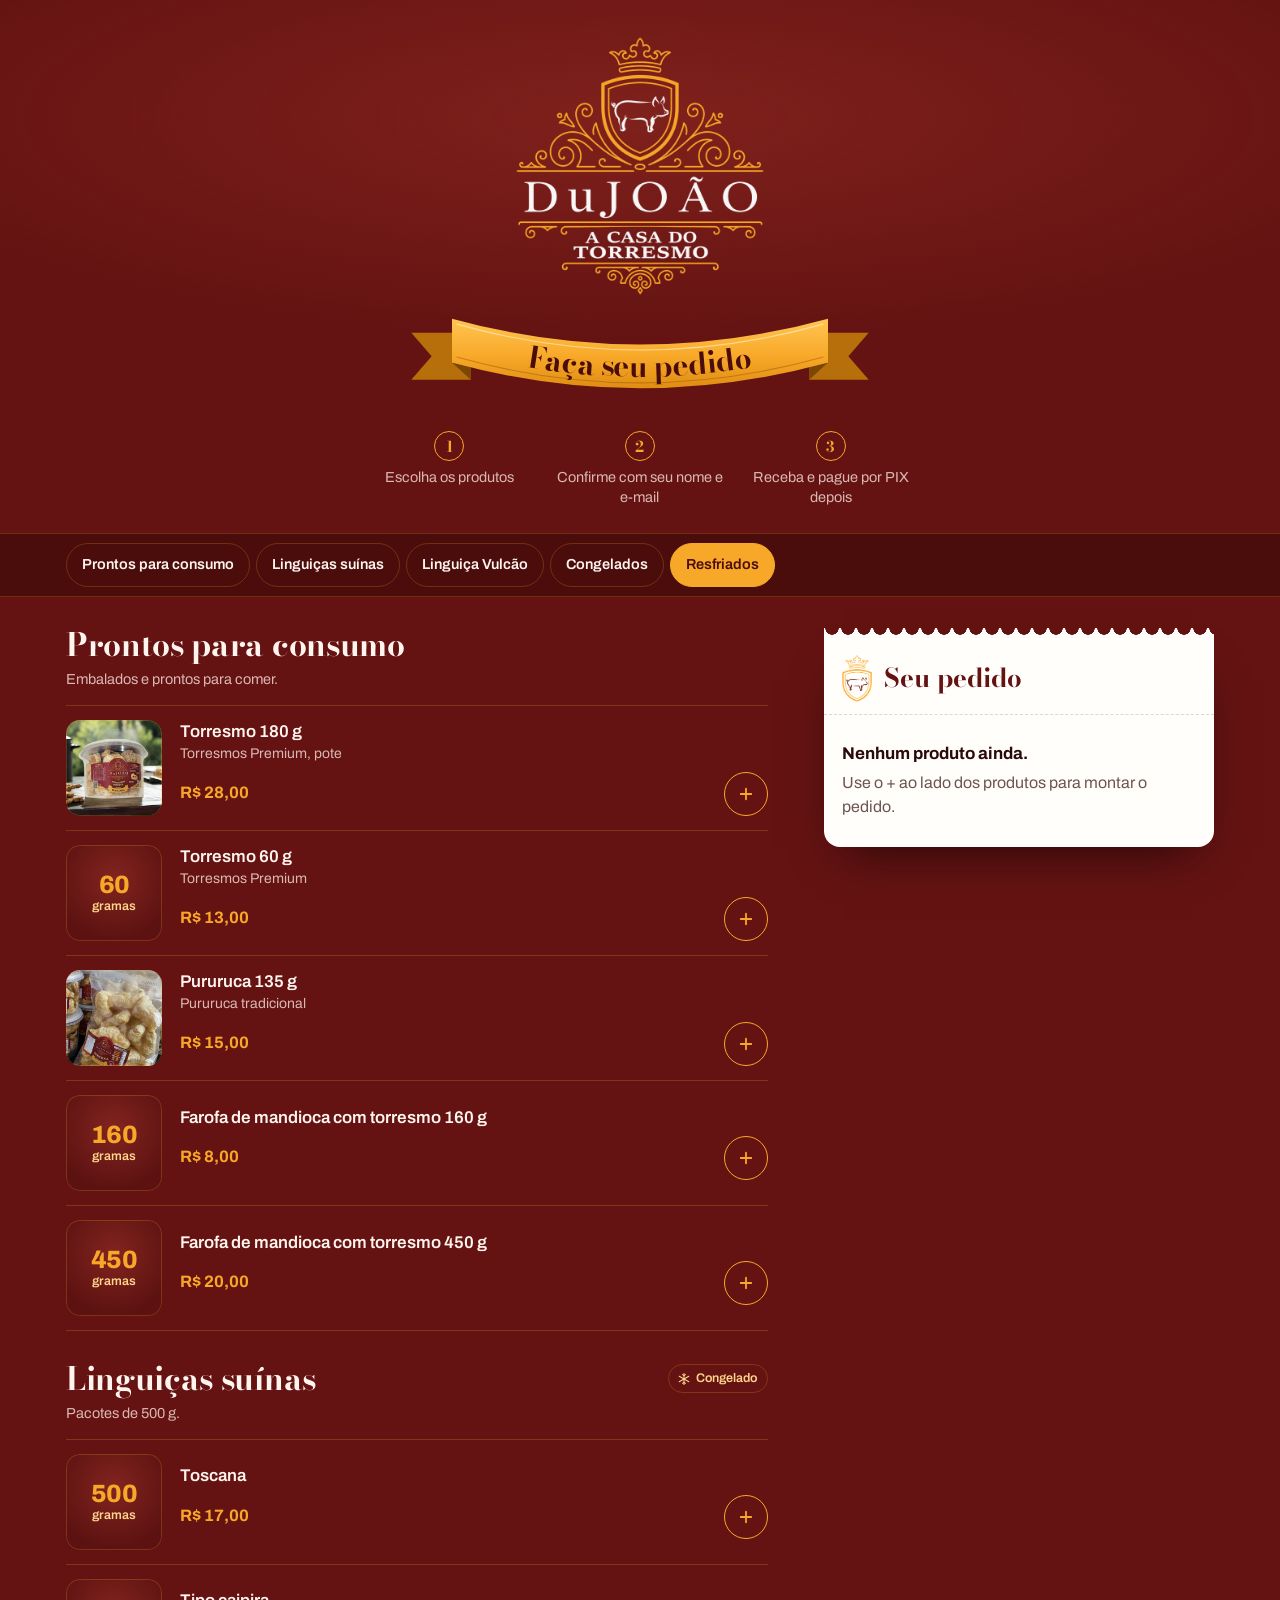
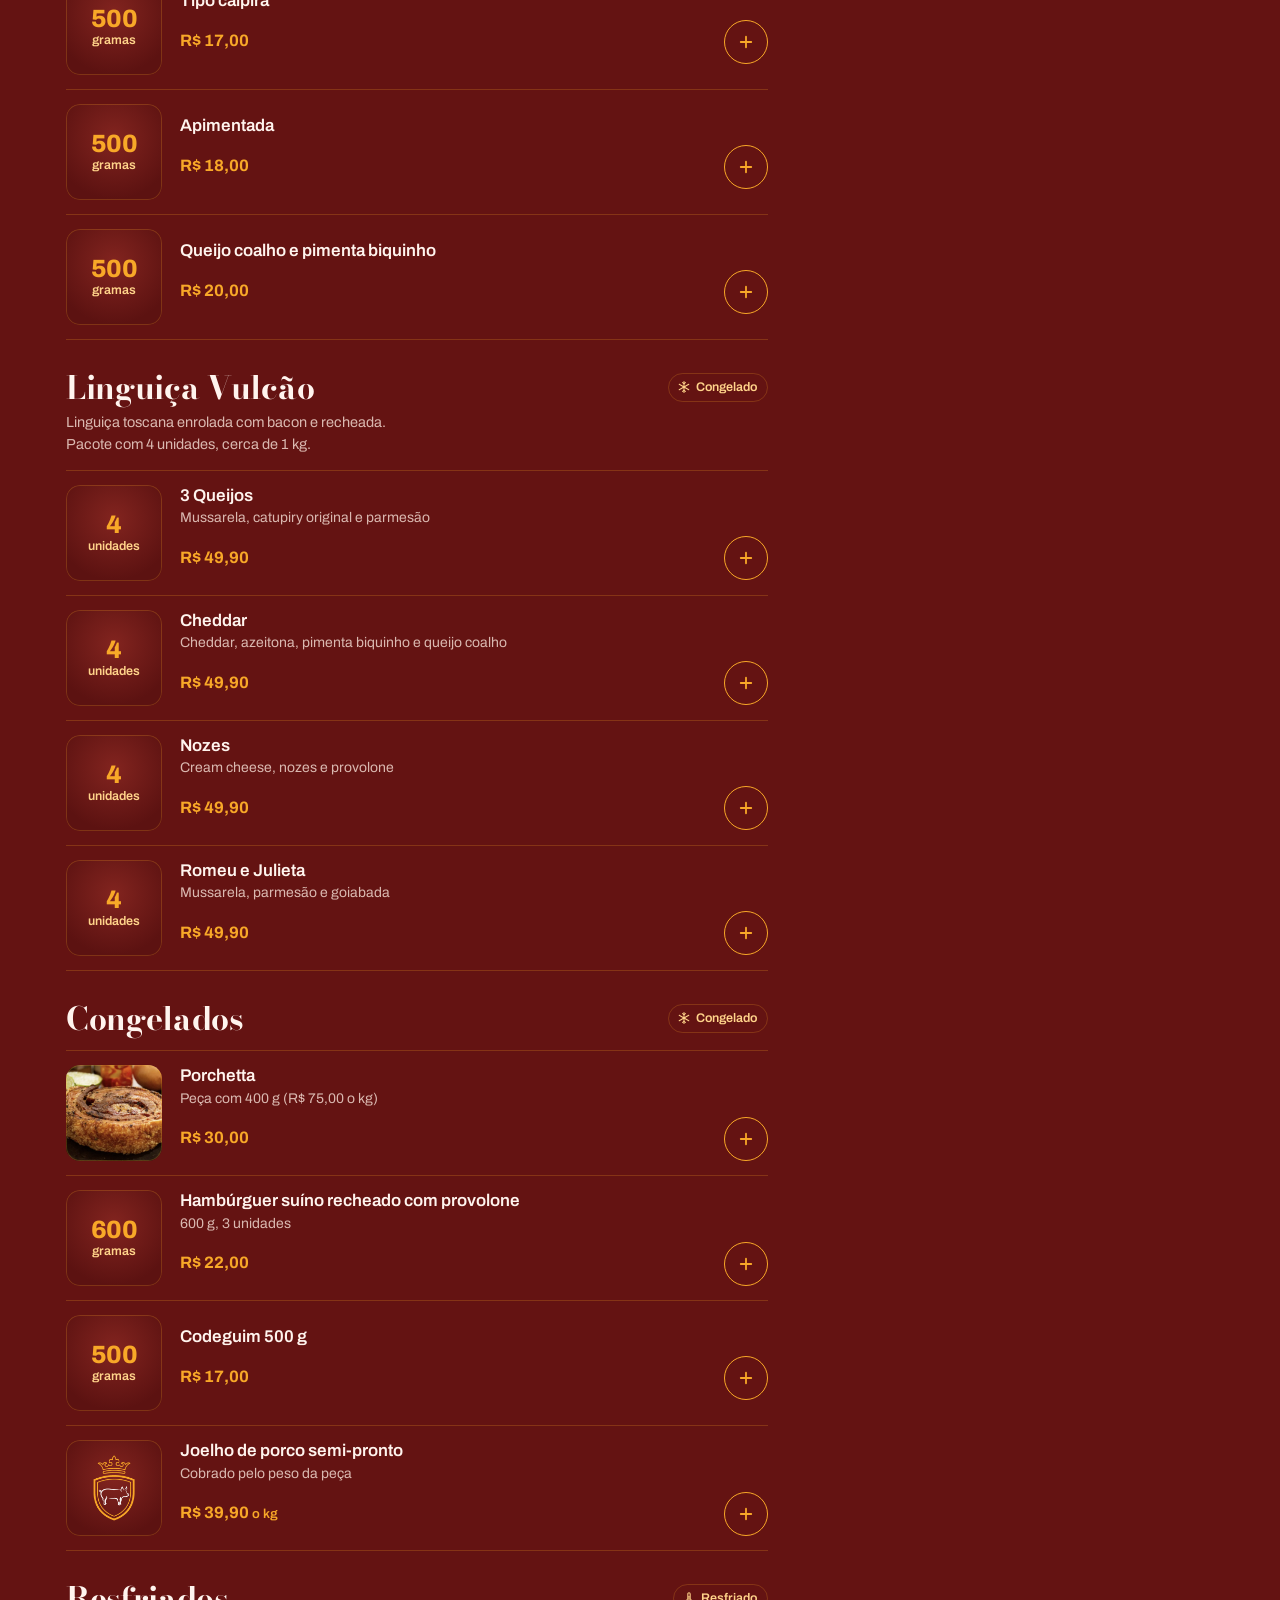
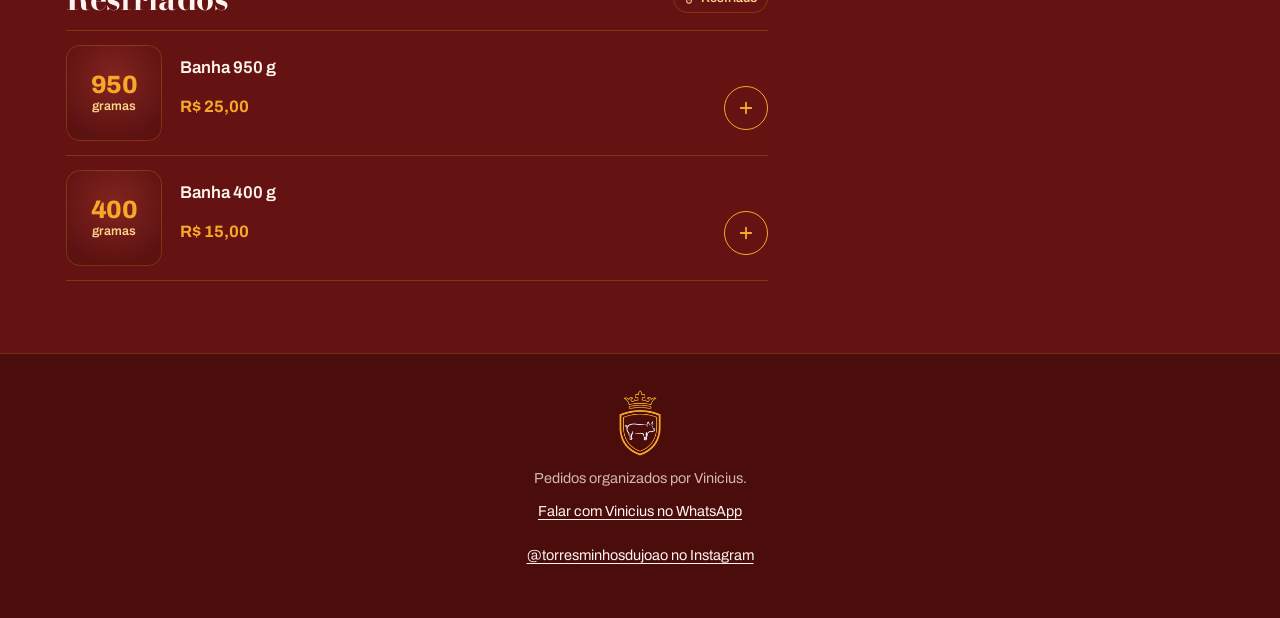
==== commit 12de4409: "Correções das revisões de design e de testes Planilha: - Itens gravados antes do pedido e linhas cri" ====
--- a/index.html
+++ b/index.html
@@ -40,7 +40,7 @@
   <header class="topo">
     <img class="topo__logo" src="assets/img/logo.png" alt="DuJOÃO, A Casa do Torresmo" width="616" height="640">
     <h1 class="fita">
-      <span class="sr-only">Faça seu pedido</span>
+      <span class="sr-only" id="titulo-pagina">Faça seu pedido</span>
       <svg viewBox="0 0 600 160" aria-hidden="true" focusable="false">
         <defs>
           <linearGradient id="fita-ouro" x1="0" y1="0" x2="0" y2="1">
@@ -57,12 +57,12 @@
         <path d="M60,34 Q300,100 540,34 L540,90 Q300,156 60,90 Z" fill="url(#fita-ouro)"/>
         <path d="M66,41 Q300,107 534,41" fill="none" stroke="#fff3cc" stroke-opacity=".6" stroke-width="1.4"/>
         <path d="M66,83 Q300,149 534,83" fill="none" stroke="#8f5305" stroke-opacity=".45" stroke-width="1.4"/>
-        <text font-size="38" fill="#4a0d0c"><textPath href="#fita-curva" startOffset="50%" text-anchor="middle">Faça seu pedido</textPath></text>
+        <text font-size="38" fill="#4a0d0c"><textPath id="fita-texto" href="#fita-curva" startOffset="50%" text-anchor="middle">Faça seu pedido</textPath></text>
       </svg>
     </h1>
     <ol class="passos">
       <li>Escolha os produtos</li>
-      <li>Confirme com seu nome e e-mail</li>
+      <li>Confirme com seu nome e <span class="nw">e-mail</span></li>
       <li>Receba e pague por PIX depois</li>
     </ol>
     <p class="topo__aviso" id="aviso" role="status" hidden></p>
@@ -91,25 +91,28 @@
           <section id="etapa-pedido" aria-label="Revisão do pedido">
             <div class="comanda__vazio" id="vazio">
               <strong>Nenhum produto ainda.</strong>
-              Toque em + ao lado dos produtos para montar o pedido.
+              <span id="vazio-texto">Use o + ao lado dos produtos para montar o pedido.</span>
             </div>
 
             <ul class="linhas" id="linhas"></ul>
 
             <div class="total" id="total" hidden>
-              <span>Total</span>
-              <div>
-                <strong id="total-valor">R$ 0,00</strong>
-                <p class="total__extra" id="total-extra" hidden>+ joelho de porco, pelo peso</p>
+              <div class="total__linha">
+                <span>Total</span>
+                <div>
+                  <strong id="total-valor">R$ 0,00</strong>
+                  <p class="total__extra" id="total-extra" hidden>+ itens cobrados pelo peso</p>
+                </div>
               </div>
+              <button class="btn btn--primario btn--largo total__continuar" id="ir-dados" type="button">Continuar para seus dados</button>
             </div>
 
             <form class="form" id="form" novalidate hidden>
               <h3 class="form__titulo">Seus dados</h3>
 
               <div class="campo" id="campo-nome">
-                <label for="nome">Seu nome</label>
-                <input id="nome" name="nome" type="text" autocomplete="name" maxlength="80" required aria-describedby="erro-nome">
+                <label for="nome">Nome e sobrenome</label>
+                <input id="nome" name="nome" type="text" autocomplete="name" maxlength="80" required placeholder="Ex.: Ana Souza" aria-describedby="erro-nome">
                 <p class="campo__erro" id="erro-nome"></p>
               </div>
 
@@ -128,11 +131,6 @@
               <div class="campo">
                 <label for="obs">Observações <span class="opcional">(opcional)</span></label>
                 <textarea id="obs" name="obs" rows="2" maxlength="500"></textarea>
-              </div>
-
-              <div class="isca" aria-hidden="true">
-                <label for="site">Deixe em branco</label>
-                <input id="site" name="site" type="text" tabindex="-1" autocomplete="off">
               </div>
 
               <div class="alerta" id="alerta" role="alert" hidden></div>
@@ -161,7 +159,7 @@
         <span class="barra__qtd" id="barra-qtd">0 itens</span>
         <span class="barra__total" id="barra-total">R$ 0,00</span>
       </span>
-      <span class="barra__acao">Revisar pedido</span>
+      <span class="barra__acao" id="barra-acao">Revisar pedido</span>
     </button>
   </div>
   <div class="fundo" id="fundo" hidden></div>
--- a/assets/estilo.css
+++ b/assets/estilo.css
@@ -34,7 +34,7 @@
   --tinta: #2a0b0a;
   --tinta-2: #6e5551;
   --tinta-linha: rgba(42, 11, 10, 0.16);
-  --borda-campo: #d6c4be;
+  --borda-campo: #9a8580;
 
   --verde: #2b6a3c;
   --verde-suave: #e2f0e5;
@@ -46,7 +46,7 @@
   --serif: "Bodoni Moda", "Bodoni 72", Didot, Georgia, serif;
   --sans: "Archivo", system-ui, -apple-system, "Segoe UI", Roboto, sans-serif;
 
-  --altura-nav: 58px;
+  --altura-nav: 62px;
   color-scheme: light;
 }
 
@@ -149,7 +149,7 @@
 .chip {
   flex: none;
   display: inline-flex; align-items: center;
-  min-height: 40px;
+  min-height: 44px;
   padding: 0 15px;
   border: 1px solid var(--vinho-linha);
   border-radius: 999px;
@@ -160,7 +160,6 @@
   white-space: nowrap;
   transition: background-color .15s, color .15s, border-color .15s;
 }
-.chip:hover { border-color: var(--ouro); }
 .chip[aria-current="true"] { background: var(--ouro); color: var(--vinho-escuro); border-color: var(--ouro); }
 
 /* ---------- Layout ---------- */
@@ -219,8 +218,10 @@
 .item__base { display: flex; align-items: center; justify-content: space-between; gap: 10px; margin-top: 8px; }
 .item__preco { font-weight: 700; font-size: 16.5px; color: var(--ouro); font-variant-numeric: tabular-nums; white-space: nowrap; }
 .item__preco small { font-size: 13px; font-weight: 600; }
-.item--indisponivel .item__nome, .item--indisponivel .item__detalhe { opacity: .6; }
-.item__esgotado { font-size: 13.5px; font-weight: 600; color: var(--ouro-suave); }
+.item--indisponivel .item__nome, .item--indisponivel .item__detalhe { color: var(--texto-2); }
+.item--indisponivel .item__preco { color: var(--texto-2); text-decoration: line-through; }
+.item--indisponivel .item__foto img { filter: grayscale(1); opacity: .5; }
+.item__esgotado { padding: 5px 11px; border: 1px solid currentColor; border-radius: 999px; font-size: 13.5px; font-weight: 600; color: var(--ouro-suave); }
 
 /* Seletor de quantidade */
 .qtd {
@@ -238,7 +239,6 @@
   padding: 0;
 }
 .qtd__btn svg { width: 18px; height: 18px; }
-.qtd__btn:hover { background: rgba(248, 168, 40, 0.14); }
 .qtd__btn[disabled] { opacity: .4; cursor: not-allowed; }
 .qtd__valor {
   min-width: 30px;
@@ -249,15 +249,15 @@
 .qtd[data-qtd="0"] .qtd__menos, .qtd[data-qtd="0"] .qtd__valor { display: none; }
 .qtd:not([data-qtd="0"]) { background: var(--ouro); color: var(--vinho-escuro); }
 .qtd:not([data-qtd="0"]) .qtd__btn { border-color: transparent; color: var(--vinho-escuro); }
-.qtd:not([data-qtd="0"]) .qtd__btn:hover { background: rgba(74, 13, 12, 0.1); }
+.qtd:not([data-qtd="0"]) .qtd__btn:focus-visible { outline-color: var(--vinho-escuro); outline-offset: -3px; }
 
 /* versão menor, dentro da comanda */
-.qtd--mini .qtd__btn { width: 36px; height: 36px; }
+.qtd--mini .qtd__btn { position: relative; width: 36px; height: 36px; }
+.qtd--mini .qtd__btn::after { content: ""; position: absolute; inset: -4px; }
 .qtd--mini .qtd__btn svg { width: 15px; height: 15px; }
 .qtd--mini .qtd__valor { min-width: 24px; font-size: 15px; }
 .papel .qtd { background: var(--papel-2); color: var(--tinta); }
 .papel .qtd .qtd__btn { border-color: transparent; color: var(--vinho); }
-.papel .qtd .qtd__btn:hover { background: rgba(100, 19, 18, 0.08); }
 
 /* ---------- Rodapé ---------- */
 .rodape {
@@ -269,8 +269,8 @@
   background: var(--vinho-escuro);
 }
 .rodape img { width: 42px; height: auto; margin: 0 auto 12px; }
-.rodape p + p { margin-top: 6px; }
-.rodape a { color: var(--texto); text-underline-offset: 3px; }
+.rodape p + p { margin-top: 0; }
+.rodape a { display: inline-flex; align-items: center; min-height: 44px; color: var(--texto); text-underline-offset: 3px; }
 
 /* ---------- Barra fixa (celular) ---------- */
 .barra {
@@ -293,7 +293,7 @@
   text-align: left;
 }
 .barra__qtd { display: block; font-size: 13.5px; font-weight: 600; line-height: 1.2; }
-.barra__total { display: block; font-size: 21px; font-weight: 800; line-height: 1.15; font-variant-numeric: tabular-nums; }
+.barra__total { display: block; white-space: nowrap; font-size: 21px; font-weight: 800; line-height: 1.15; font-variant-numeric: tabular-nums; }
 .barra__acao {
   flex: none;
   padding: 13px 18px;
@@ -327,7 +327,6 @@
   border: 0; border-radius: 50%;
   background: transparent; color: var(--tinta);
 }
-.comanda__fechar:hover { background: var(--papel-2); }
 .comanda__fechar svg { width: 22px; height: 22px; }
 .comanda__rolagem { overflow-y: auto; overscroll-behavior: contain; padding: 4px 18px 20px; flex: 1; min-height: 0; }
 
@@ -352,10 +351,13 @@
 .linha--fixa { grid-template-columns: minmax(0, 1fr) auto; grid-template-areas: "nome sub" "unit unit"; gap: 2px 12px; }
 .linha--fixa .linha__sub { align-self: start; }
 
-.total {
+.total, .total__linha {
   display: flex; align-items: baseline; justify-content: space-between; gap: 12px;
   padding: 14px 0 4px;
 }
+#total { display: block; padding: 0; }
+.total > div, .total__linha > div { text-align: right; }
+.total__continuar { display: none; }
 .total span { font-weight: 600; }
 .total strong { font: 800 26px/1 var(--sans); letter-spacing: -0.01em; color: var(--vinho); font-variant-numeric: tabular-nums; }
 .total__extra { font-size: 13.5px; color: var(--tinta-2); text-align: right; }
@@ -384,8 +386,11 @@
 .campo__erro { font-size: 13.5px; font-weight: 600; color: var(--erro); }
 .campo__erro:empty { display: none; }
 .campo--erro input, .campo--erro textarea { border-color: var(--erro); }
+.campo--erro input:focus, .campo--erro textarea:focus { border-color: var(--erro); box-shadow: 0 0 0 3px rgba(179, 38, 30, 0.18); }
+.campo input::placeholder { color: #9b8782; }
 .isca { position: absolute; left: -9999px; width: 1px; height: 1px; overflow: hidden; }
 
+.alerta--ok { background: var(--verde-suave) !important; color: var(--verde) !important; }
 .alerta {
   margin-top: 16px;
   padding: 12px 14px;
@@ -409,11 +414,8 @@
 .btn svg { width: 20px; height: 20px; flex: none; }
 .btn--largo { width: 100%; }
 .btn--primario { background: var(--vinho); color: #fff; }
-.btn--primario:hover { background: #7a1a18; }
 .btn--ouro { background: var(--ouro); color: var(--vinho-escuro); }
-.btn--ouro:hover { background: #ffb43d; }
 .btn--contorno { background: transparent; color: var(--vinho); box-shadow: inset 0 0 0 1.5px currentColor; }
-.btn--contorno:hover { background: rgba(100, 19, 18, 0.06); }
 .btn--texto { min-height: 44px; padding: 8px 10px; background: none; color: inherit; text-decoration: underline; text-underline-offset: 3px; font-weight: 600; }
 .btn[disabled] { opacity: .55; cursor: not-allowed; }
 .girando {
@@ -431,7 +433,8 @@
 .sucesso__numero { margin-top: 6px; font: 800 40px/1 var(--sans); letter-spacing: 0.02em; color: var(--vinho); font-variant-numeric: tabular-nums; }
 .sucesso__numero small { display: block; margin-bottom: 4px; font: 600 14px/1.2 var(--sans); color: var(--tinta-2); }
 .sucesso__msg { margin: 14px auto 0; max-width: 34ch; color: var(--tinta-2); }
-.sucesso__msg strong { color: var(--tinta); word-break: break-word; }
+.sucesso__msg strong { color: var(--tinta); }
+.sucesso__email { display: block; margin-top: 2px; overflow-wrap: anywhere; }
 .sucesso .linhas { margin-top: 16px; text-align: left; border-top: 1.5px dashed var(--tinta-linha); }
 .sucesso .total { text-align: left; }
 .pix {
@@ -456,9 +459,9 @@
 
 /* ---------- Aviso flutuante ---------- */
 .toast {
-  position: fixed; left: 50%; z-index: 90;
+  position: fixed; left: 16px; right: 16px; z-index: 90;
   bottom: calc(96px + env(safe-area-inset-bottom));
-  max-width: min(92vw, 420px);
+  width: fit-content; max-width: 440px; margin-inline: auto;
   padding: 12px 16px;
   border-radius: 12px;
   background: #1d0706;
@@ -466,11 +469,11 @@
   font-size: 14.5px; font-weight: 600;
   box-shadow: 0 12px 30px -10px rgba(0, 0, 0, 0.6);
   opacity: 0;
-  transform: translate(-50%, 12px);
+  transform: translateY(12px);
   pointer-events: none;
   transition: opacity .2s, transform .2s;
 }
-.toast--visivel { opacity: 1; transform: translate(-50%, 0); }
+.toast--visivel { opacity: 1; transform: none; }
 
 /* ---------- Comanda no celular: folha que sobe ---------- */
 @media (max-width: 999px) {
@@ -520,6 +523,13 @@
   }
   .comanda__papel { border-radius: 0 0 16px 16px; box-shadow: 0 22px 48px -22px rgba(0, 0, 0, 0.7); }
   .comanda__fechar { display: none; }
+  #total {
+    position: sticky; bottom: 0; z-index: 2;
+    margin: 0 -18px; padding: 0 18px 14px;
+    background: var(--papel);
+    box-shadow: 0 -16px 16px -16px rgba(42, 11, 10, 0.45);
+  }
+  .total__continuar { display: flex; margin-top: 8px; min-height: 46px; }
   .barra, .fundo { display: none !important; }
   .rodape { padding-bottom: 40px; }
   .toast { bottom: 28px; }
@@ -563,13 +573,12 @@
   border: 1px solid var(--vinho-linha); border-radius: 12px;
   background: transparent; color: var(--texto);
 }
-.icone-btn:hover { border-color: var(--ouro); }
 .icone-btn svg { width: 21px; height: 21px; }
 .icone-btn--girando svg { animation: girar 1s linear infinite; }
 
 .rodada-sel { display: inline-flex; align-items: center; gap: 8px; }
 .rodada-sel select {
-  min-height: 40px; padding: 0 30px 0 12px;
+  min-height: 44px; padding: 0 30px 0 12px;
   border: 1px solid var(--vinho-linha); border-radius: 10px;
   background: var(--vinho) url("data:image/svg+xml,%3Csvg xmlns='http://www.w3.org/2000/svg' viewBox='0 0 24 24'%3E%3Cpath d='m7 10 5 5 5-5' fill='none' stroke='%23f8a828' stroke-width='2.2' stroke-linecap='round' stroke-linejoin='round'/%3E%3C/svg%3E") no-repeat right 8px center / 16px;
   color: var(--texto); font-weight: 700;
@@ -593,7 +602,7 @@
 .painel-corpo { max-width: 1180px; margin: 0 auto; padding: 18px 16px 64px; }
 
 .filtros { display: grid; gap: 10px; }
-.filtros__chips { display: flex; gap: 6px; overflow-x: auto; scrollbar-width: none; margin: 0 -16px; padding: 0 16px; }
+.filtros__chips { display: flex; gap: 6px; overflow-x: auto; scrollbar-width: none; margin: -6px -16px; padding: 6px 16px; }
 .filtros__chips::-webkit-scrollbar { display: none; }
 .chip--filtro { cursor: pointer; }
 .chip--filtro[aria-pressed="true"] { background: var(--ouro); color: var(--vinho-escuro); border-color: var(--ouro); }
@@ -606,6 +615,10 @@
   background: rgba(0, 0, 0, .18); color: var(--texto); font-size: 16px;
 }
 .busca input::placeholder { color: var(--texto-2); }
+.busca input::-webkit-search-cancel-button {
+  -webkit-appearance: none; appearance: none; width: 18px; height: 18px; cursor: pointer;
+  background: url("data:image/svg+xml,%3Csvg xmlns='http://www.w3.org/2000/svg' viewBox='0 0 24 24'%3E%3Cpath d='M6 6l12 12M18 6 6 18' fill='none' stroke='%23f8a828' stroke-width='2.4' stroke-linecap='round'/%3E%3C/svg%3E") center / contain no-repeat;
+}
 .busca input:focus { outline: none; border-color: var(--ouro); }
 
 .tickets {
@@ -619,9 +632,11 @@
 .ticket__cabeca { display: flex; align-items: baseline; justify-content: space-between; gap: 10px; }
 .ticket__num { font: 800 24px/1 var(--sans); letter-spacing: 0.01em; color: var(--vinho); font-variant-numeric: tabular-nums; }
 .ticket__data { font-size: 13.5px; color: var(--tinta-2); font-variant-numeric: tabular-nums; }
-.ticket__nome { margin-top: 8px; font-size: 19px; font-weight: 700; line-height: 1.25; padding-right: 96px; word-break: break-word; }
+.ticket__nome { margin-top: 8px; font-size: 19px; font-weight: 700; line-height: 1.25; overflow-wrap: anywhere; }
+.ticket--concluido .ticket__nome, .ticket--cancelado .ticket__nome { padding-right: 118px; }
+.ticket__alerta { margin-top: 8px; font-size: 13.5px; font-weight: 600; color: var(--erro); }
 .ticket__contato { display: flex; flex-wrap: wrap; gap: 2px 14px; margin-top: 4px; font-size: 14px; }
-.ticket__contato a { display: inline-flex; align-items: center; gap: 5px; min-height: 32px; color: var(--vinho); text-underline-offset: 3px; word-break: break-all; }
+.ticket__contato a { display: inline-flex; align-items: center; gap: 5px; min-height: 44px; color: var(--vinho); text-underline-offset: 3px; word-break: break-all; }
 .ticket__contato svg { width: 16px; height: 16px; flex: none; }
 .ticket__itens { list-style: none; margin: 10px 0 0; padding: 8px 0; border-top: 1.5px dashed var(--tinta-linha); border-bottom: 1.5px dashed var(--tinta-linha); }
 .ticket__item { display: grid; grid-template-columns: 2em minmax(0, 1fr) auto; gap: 8px; padding: 4px 0; font-size: 15px; line-height: 1.35; }
@@ -640,7 +655,6 @@
   font-weight: 700; font-size: 15px;
   transition: background-color .15s, border-color .15s, color .15s;
 }
-.alternar:hover { border-color: var(--tinta-2); }
 .alternar__caixa { display: grid; place-items: center; width: 20px; height: 20px; border: 2px solid currentColor; border-radius: 6px; }
 .alternar__caixa svg { width: 14px; height: 14px; }
 .alternar[aria-pressed="true"] { background: var(--verde); border-color: var(--verde); color: #fff; }
@@ -649,19 +663,18 @@
   border: 0; background: none; color: var(--tinta-2);
   font-size: 14px; font-weight: 600; text-decoration: underline; text-underline-offset: 3px;
 }
-.ticket__cancelar:hover { color: var(--erro); }
-.ticket--cancelado .ticket__itens, .ticket--cancelado .ticket__total, .ticket--cancelado .ticket__nome, .ticket--cancelado .ticket__contato { opacity: .55; }
+.ticket--cancelado .ticket__itens, .ticket--cancelado .ticket__total, .ticket--cancelado .ticket__nome { color: var(--tinta-2); }
+.ticket--cancelado .ticket__q, .ticket--cancelado .ticket__total strong { color: var(--tinta-2); }
 .ticket--cancelado .ticket__produto { text-decoration: line-through; }
 .ticket--cancelado .ticket__cancelar { color: var(--vinho); }
 .selo-novo { display: inline-block; vertical-align: middle; margin-left: 6px; padding: 3px 8px; border-radius: 999px; background: var(--ouro); color: var(--vinho-escuro); font: 800 12px/1.2 var(--sans); }
 
 .carimbo {
   position: absolute; top: 46px; right: 12px; z-index: 1;
-  padding: 5px 10px;
+  padding: 4px 8px;
   border: 3px solid currentColor; border-radius: 8px;
-  font: 800 14px/1 var(--sans); letter-spacing: .08em; text-transform: uppercase;
+  font: 800 12.5px/1 var(--sans); letter-spacing: .08em; text-transform: uppercase;
   transform: rotate(-9deg);
-  opacity: .82;
   pointer-events: none;
 }
 .carimbo--concluido { color: var(--verde); }
@@ -675,18 +688,18 @@
 .numero { padding: 12px 14px; border: 1px solid var(--vinho-linha); border-radius: 14px; background: rgba(0, 0, 0, .16); }
 .numero span { display: block; font-size: 13.5px; color: var(--texto-2); }
 .numero strong { display: block; margin-top: 2px; font: 800 22px/1.2 var(--sans); font-variant-numeric: tabular-nums; }
-.numero small { font: 600 12.5px/1 var(--sans); color: var(--texto-2); }
+.numero small { display: block; margin-top: 2px; font: 600 12.5px/1.2 var(--sans); color: var(--texto-2); }
 .numero:first-child { grid-column: span 2; }
-.resumo-grade { display: grid; gap: 30px; margin-top: 30px; align-items: start; }
-.resumo-coluna { display: grid; gap: 30px; }
+.resumo-grade { display: grid; grid-template-columns: minmax(0, 1fr); gap: 30px; margin-top: 30px; align-items: start; }
+.resumo-coluna { display: grid; grid-template-columns: minmax(0, 1fr); gap: 30px; min-width: 0; }
 .cartao { padding: 18px 18px 16px; border-radius: 0 0 14px 14px; box-shadow: 0 18px 36px -20px rgba(0, 0, 0, .75); }
 .cartao__titulo { font: 700 23px/1.15 var(--serif); color: var(--vinho); }
 .cartao__sub { margin-top: 4px; font-size: 14px; color: var(--tinta-2); }
 .cartao__vazio { padding: 14px 0; color: var(--tinta-2); }
 .cartao .btn { margin-top: 16px; }
 .cartao__rodape { margin-top: 14px; font-size: 14.5px; }
-.cartao__rodape a { color: var(--vinho); text-underline-offset: 3px; }
-.cat-titulo { margin-top: 16px; font-size: 14px; font-weight: 700; color: var(--ouro-escuro); }
+.cartao__rodape a { display: inline-flex; align-items: center; min-height: 44px; color: var(--vinho); text-underline-offset: 3px; }
+.cat-titulo { margin-top: 16px; font-size: 14px; font-weight: 700; color: #8f5a0b; }
 .lista-prod { list-style: none; margin: 4px 0 0; padding: 0; }
 .lista-prod li { display: grid; grid-template-columns: minmax(0, 1fr) auto; gap: 2px 12px; padding: 9px 0; border-bottom: 1.5px dashed var(--tinta-linha); }
 .lp__nome { font-weight: 700; line-height: 1.3; }
@@ -695,16 +708,18 @@
 .lp__quem { grid-column: 1 / -1; font-size: 14px; color: var(--tinta-2); line-height: 1.4; }
 .lista-prod__total { display: flex; justify-content: space-between; gap: 10px; padding-top: 12px; font-weight: 700; }
 .lista-pessoas { list-style: none; margin: 8px 0 0; padding: 0; }
-.lista-pessoas li { display: grid; grid-template-columns: minmax(0, 1fr) auto auto; gap: 4px 12px; align-items: center; padding: 10px 0; border-bottom: 1.5px dashed var(--tinta-linha); }
+.lista-pessoas li { display: grid; grid-template-columns: minmax(0, 1fr) auto; grid-template-areas: "nome valor" "st st"; gap: 4px 12px; align-items: center; padding: 10px 0; border-bottom: 1.5px dashed var(--tinta-linha); }
+.lpes__nome { grid-area: nome; } .lpes__valor { grid-area: valor; }
 .lpes__nome { font-weight: 700; word-break: break-word; }
 .lpes__valor { font-weight: 700; font-variant-numeric: tabular-nums; text-align: right; }
 .lpes__valor small { font-weight: 600; color: var(--tinta-2); }
-.lista-pessoas .st { justify-self: end; }
+.lista-pessoas .st { grid-area: st; justify-self: start; }
 .st { display: inline-block; padding: 3px 9px; border-radius: 999px; font-size: 12.5px; font-weight: 700; }
 .st--ok { background: var(--verde-suave); color: var(--verde); }
 .st--pendente { background: var(--ambar-suave); color: var(--ambar); }
 
 .ajuste { display: flex; align-items: center; justify-content: space-between; gap: 16px; padding: 14px 0; border-bottom: 1.5px dashed var(--tinta-linha); }
+.ajuste > div { min-width: 0; }
 .ajuste--coluna { display: grid; justify-content: stretch; gap: 6px; }
 .ajuste--coluna .btn { justify-self: start; margin-top: 6px; min-height: 46px; }
 .ajuste__nome { font-weight: 700; }
@@ -717,16 +732,18 @@
   position: relative; flex: none;
   width: 56px; height: 32px;
   border: 0; border-radius: 999px;
-  background: #cdbab4;
-  transition: background-color .2s;
-}
+  background: #e4d6d1;
+  box-shadow: inset 0 0 0 2px #8a7570;
+  transition: background-color .2s, box-shadow .2s;
+}
+.interruptor::before { content: ""; position: absolute; inset: -8px; }
 .interruptor span {
   position: absolute; top: 3px; left: 3px;
   width: 26px; height: 26px; border-radius: 50%;
   background: #fff; box-shadow: 0 2px 4px rgba(0, 0, 0, .25);
   transition: transform .2s;
 }
-.interruptor[aria-checked="true"] { background: var(--verde); }
+.interruptor[aria-checked="true"] { background: var(--verde); box-shadow: none; }
 .interruptor[aria-checked="true"] span { transform: translateX(24px); }
 
 .dialogo { width: min(92vw, 420px); padding: 22px; border: 0; border-radius: 16px; box-shadow: 0 30px 60px -20px rgba(0, 0, 0, .7); }
@@ -739,9 +756,52 @@
   .numeros { grid-template-columns: repeat(5, minmax(0, 1fr)); }
   .numero:first-child { grid-column: auto; }
   .filtros { grid-template-columns: 1fr auto; align-items: center; }
-  .filtros__chips { margin: 0; padding: 0; flex-wrap: wrap; }
+  .filtros__chips { margin: -6px 0; padding: 6px 0; flex-wrap: wrap; }
   .busca { width: 320px; }
 }
 @media (min-width: 1000px) {
   .resumo-grade { grid-template-columns: minmax(0, 1.15fr) minmax(0, 1fr); }
 }
+
+/* Selo de peso no lugar da foto */
+.item__foto--selo {
+  display: grid; place-content: center; text-align: center; gap: 3px;
+  background: radial-gradient(circle at 50% 35%, #82241f 0%, #5c1211 78%);
+  color: var(--ouro);
+}
+.item__foto--selo b { font: 800 25px/1 var(--sans); letter-spacing: -0.02em; font-variant-numeric: tabular-nums; }
+.item__foto--selo span { font: 600 12.5px/1.1 var(--sans); color: var(--ouro-suave); }
+@media (max-width: 360px) { .item__foto--selo b { font-size: 21px; } .item__foto--selo span { font-size: 11.5px; } }
+
+.nw { white-space: nowrap; }
+
+/* Respeita o recorte de tela (notch) no celular deitado */
+.topo, .pagina, .rodape, .painel-corpo {
+  padding-left: max(16px, env(safe-area-inset-left));
+  padding-right: max(16px, env(safe-area-inset-right));
+}
+.categorias__trilho {
+  padding-left: max(16px, env(safe-area-inset-left));
+  padding-right: max(16px, env(safe-area-inset-right));
+}
+
+@media (min-width: 600px) {
+  .lista-pessoas li { grid-template-columns: minmax(0, 1fr) auto auto; grid-template-areas: "nome st valor"; }
+  .lista-pessoas .st { justify-self: end; }
+}
+
+
+/* Efeitos de passar o mouse: só em aparelhos com mouse (no toque eles "grudam") */
+@media (hover: hover) {
+  .chip:hover { border-color: var(--ouro); }
+  .qtd__btn:hover { background: rgba(248, 168, 40, 0.14); }
+  .qtd:not([data-qtd="0"]) .qtd__btn:hover { background: rgba(74, 13, 12, 0.1); }
+  .papel .qtd .qtd__btn:hover { background: rgba(100, 19, 18, 0.08); }
+  .comanda__fechar:hover { background: var(--papel-2); }
+  .btn--primario:hover { background: #7a1a18; }
+  .btn--ouro:hover { background: #ffb43d; }
+  .btn--contorno:hover { background: rgba(100, 19, 18, 0.06); }
+  .icone-btn:hover { border-color: var(--ouro); }
+  .alternar:not([aria-pressed="true"]):hover { border-color: var(--tinta-2); }
+  .ticket__cancelar:hover { color: var(--erro); }
+}
